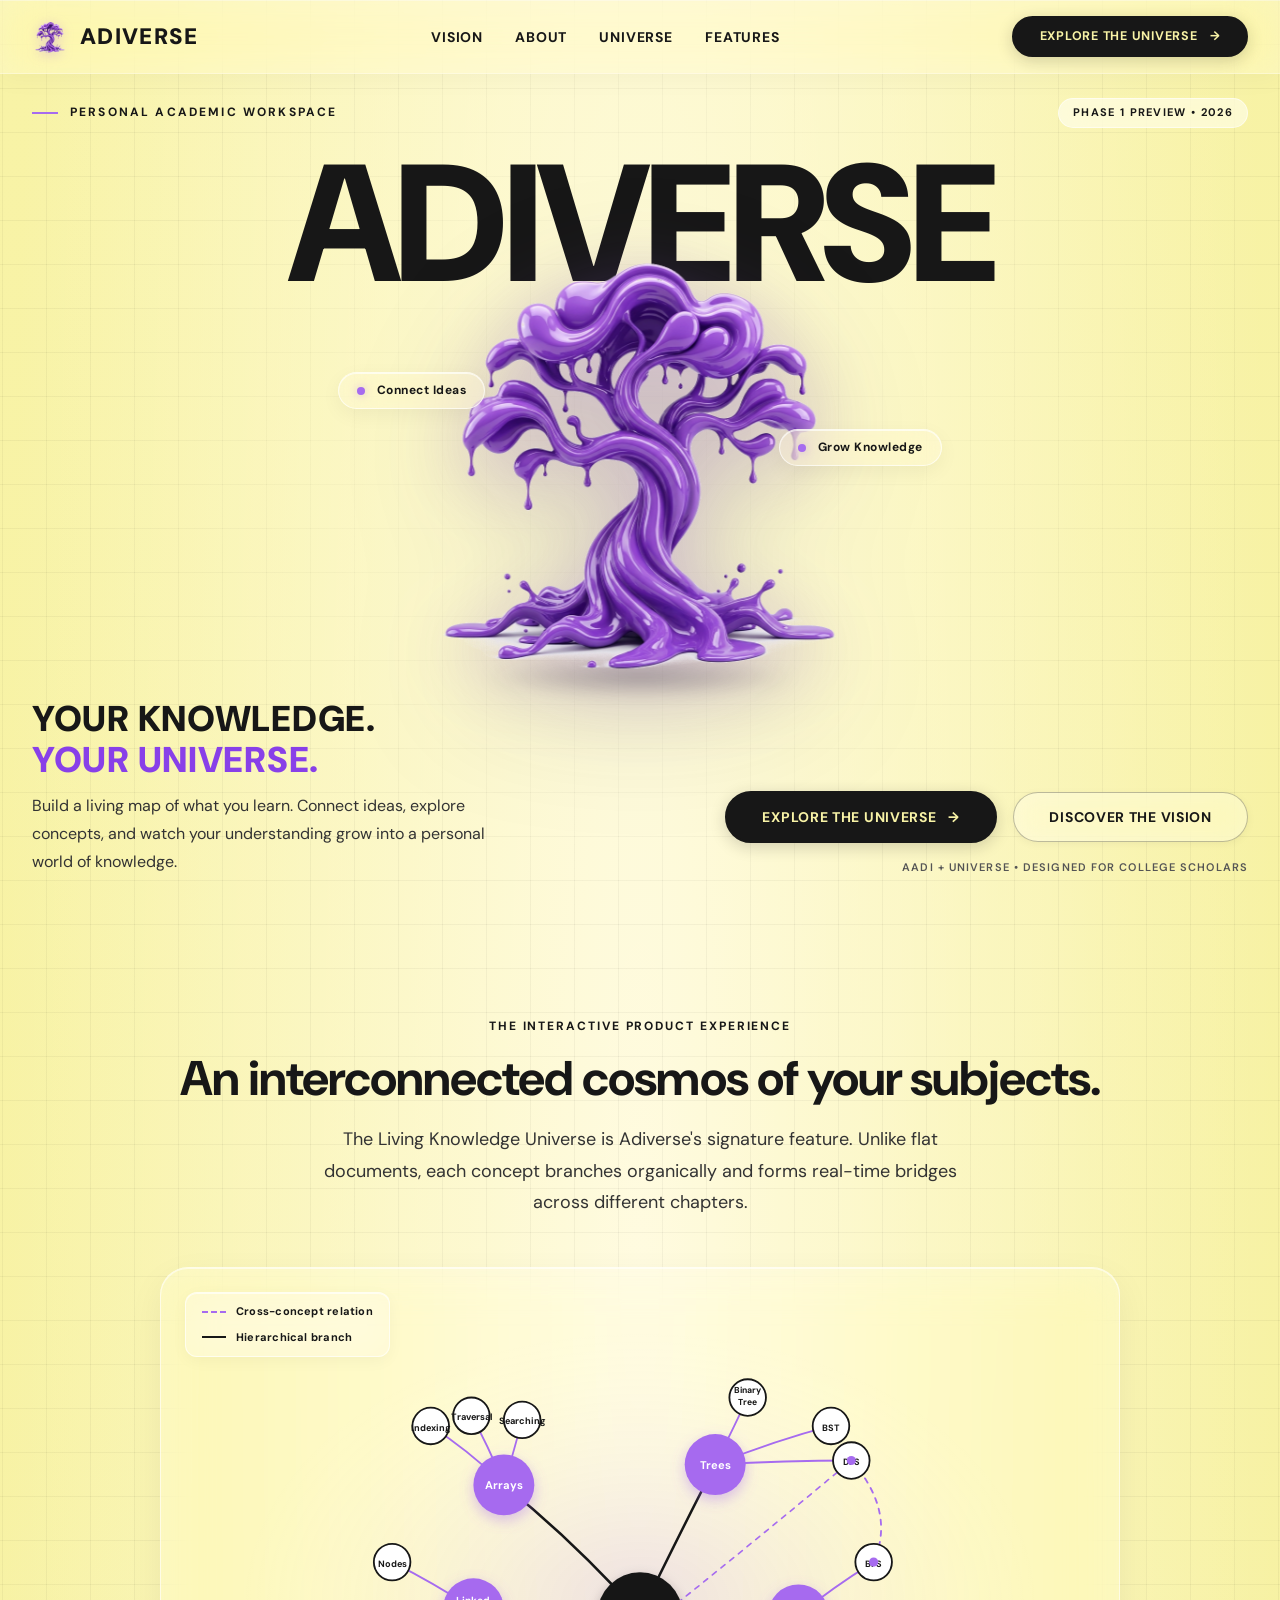
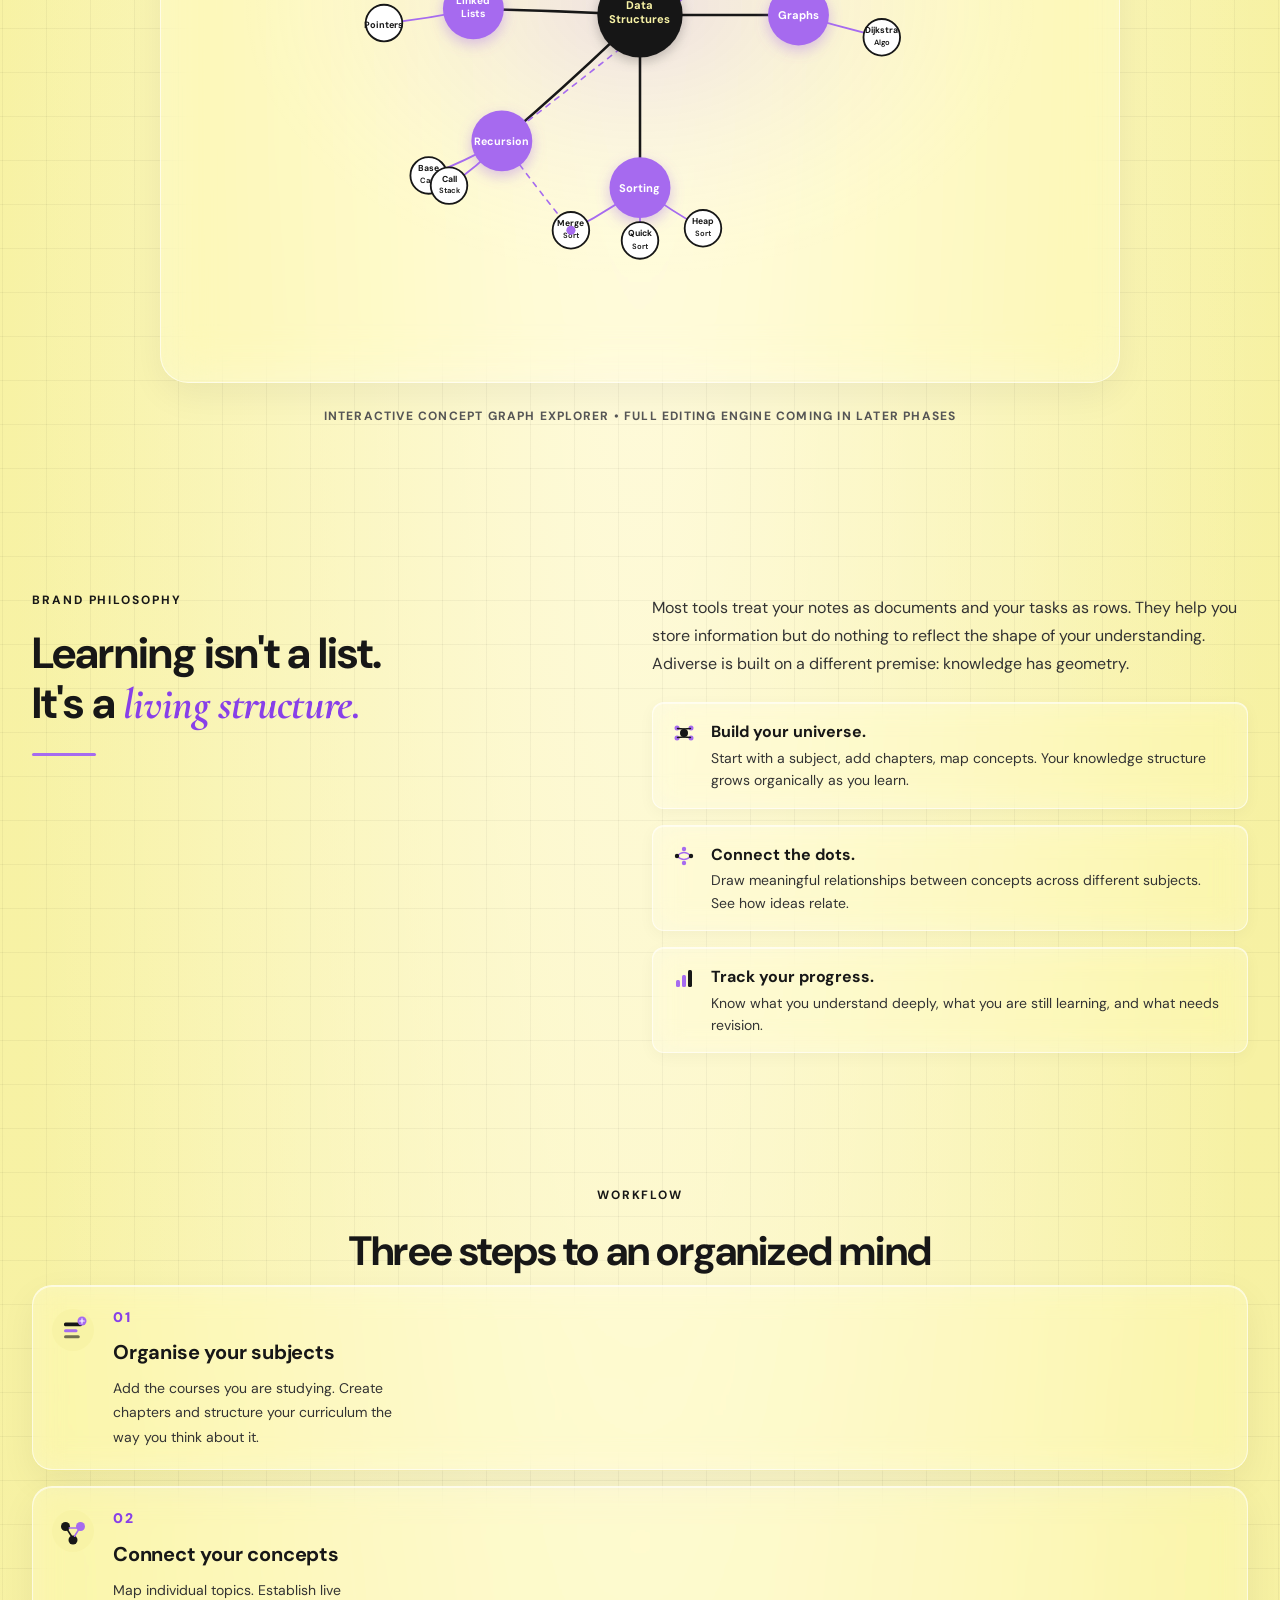
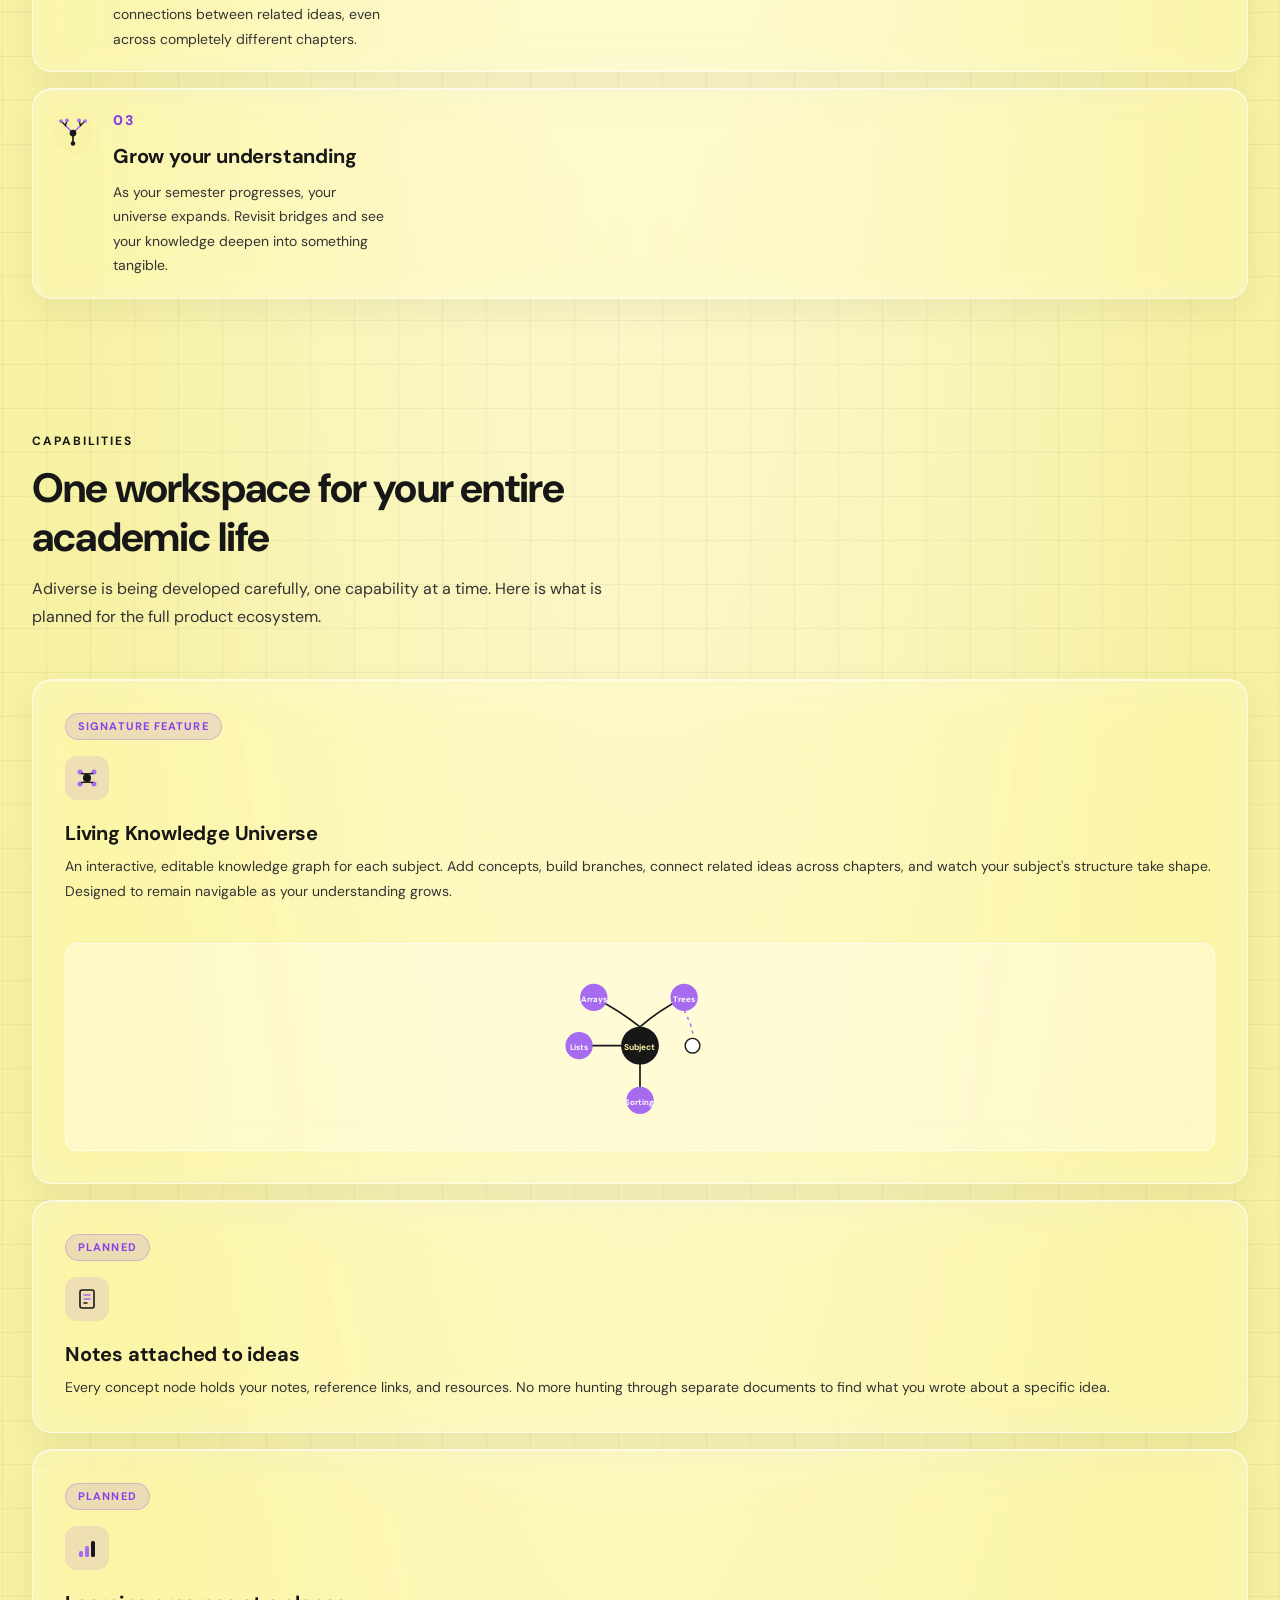
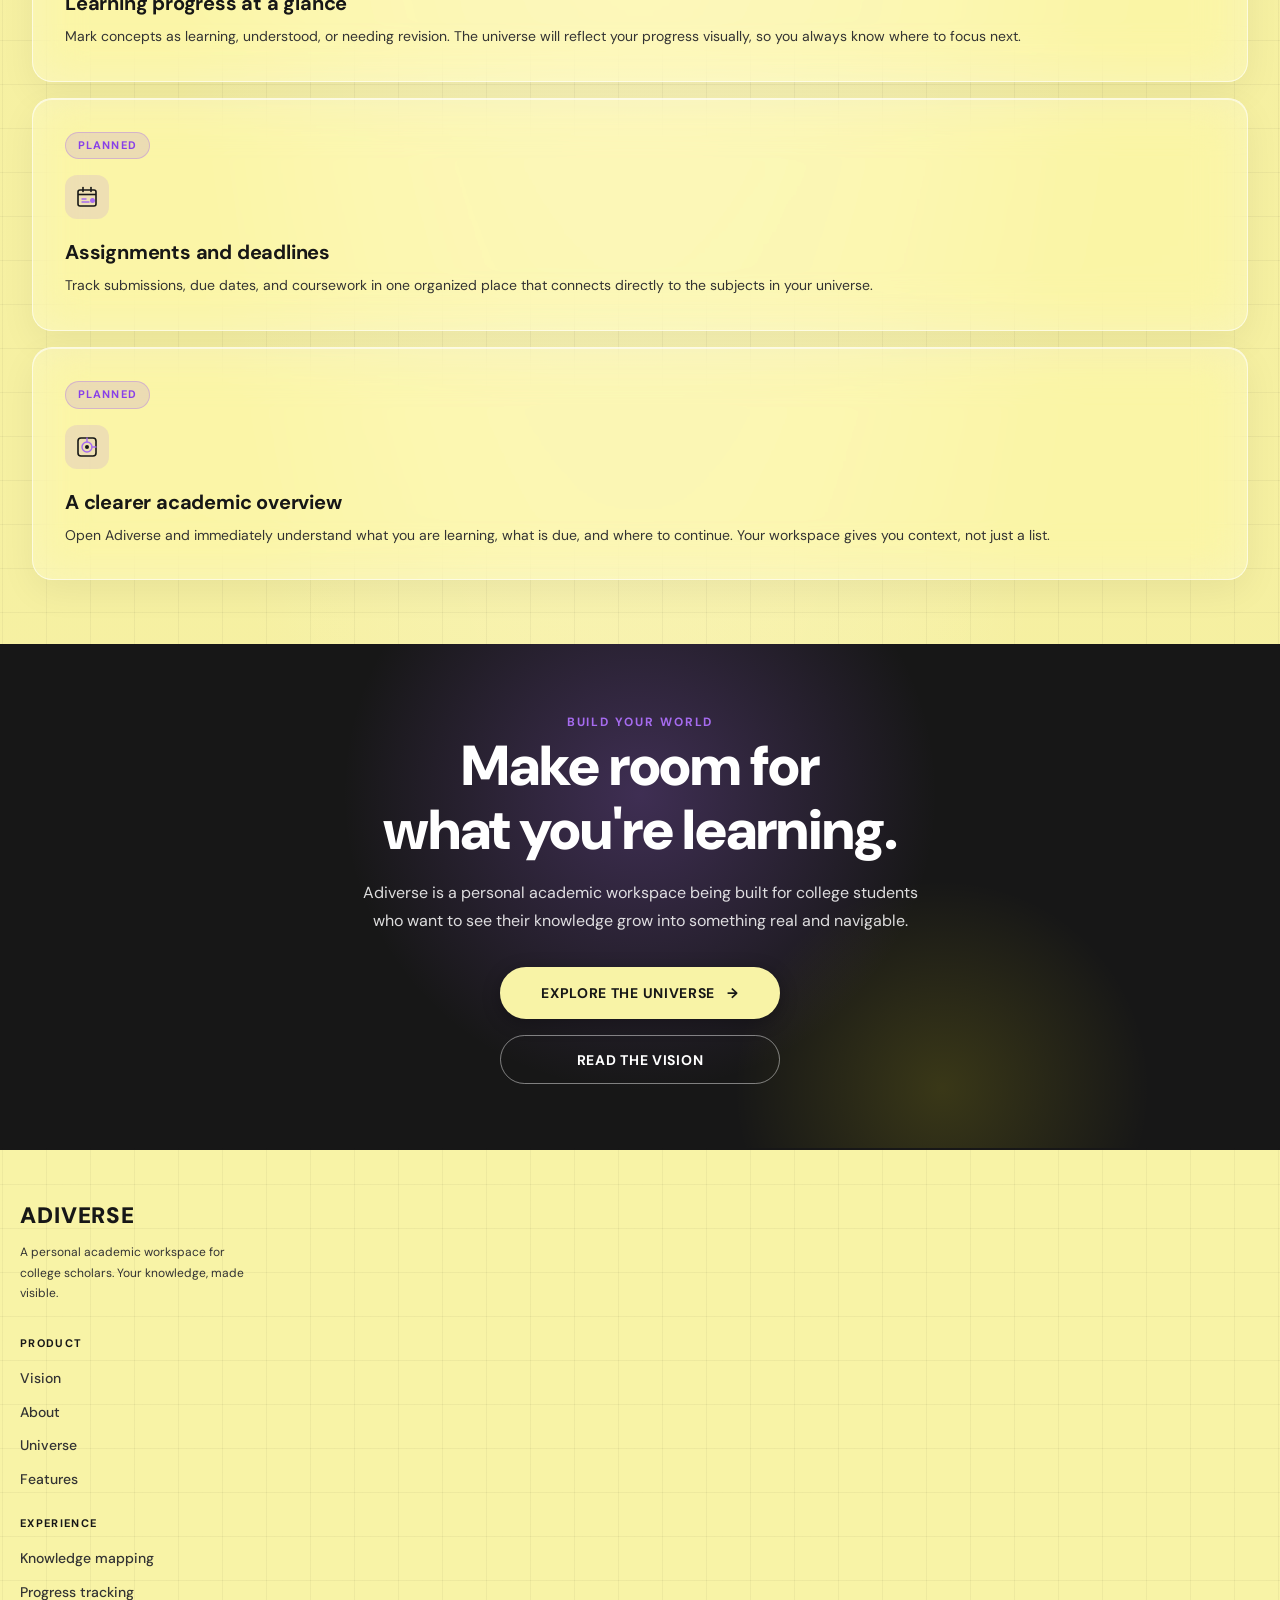
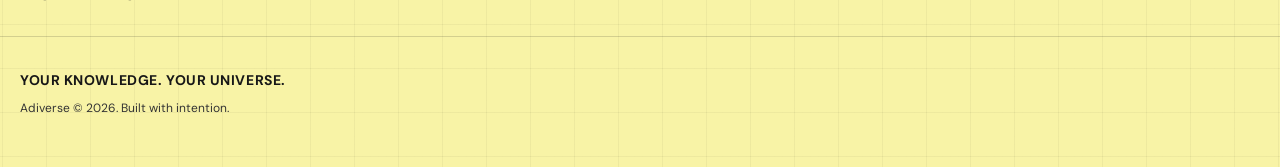
==== index.html @ 4ed102e9 "git add ." ====
<!DOCTYPE html>
<html lang="en">
<head>
  <meta charset="UTF-8" />
  <meta name="viewport" content="width=device-width, initial-scale=1.0" />
  <meta name="description" content="Adiverse is a personal academic workspace where college students organize subjects, connect concepts, and explore an evolving living knowledge universe." />
  <meta name="theme-color" content="#F8F3A6" />

  <title>Adiverse - Your knowledge. Your universe.</title>

  <!-- Official Adiverse Tree Favicon Suite -->
  <link rel="icon" type="image/x-icon" href="favicon.ico" />
  <link rel="icon" type="image/png" sizes="32x32" href="assets/favicon-32x32.png" />
  <link rel="icon" type="image/png" sizes="192x192" href="assets/favicon-192x192.png" />
  <link rel="apple-touch-icon" href="assets/favicon-192x192.png" />

  <!-- Google Fonts: DM Sans (Bold Modern Geometric Display) + Cormorant Garamond (Editorial Serif) -->
  <link rel="preconnect" href="https://fonts.googleapis.com" />
  <link rel="preconnect" href="https://fonts.gstatic.com" crossorigin />
  <link href="https://fonts.googleapis.com/css2?family=Cormorant+Garamond:ital,wght@0,400;0,600;1,400;1,600&family=DM+Sans:opsz,wght@9..40,400;9..40,500;9..40,700;9..40,900&display=swap" rel="stylesheet" />

  <!-- Stylesheets -->
  <link rel="stylesheet" href="css/tokens.css" />
  <link rel="stylesheet" href="css/base.css" />
  <link rel="stylesheet" href="css/landing.css" />
  <link rel="stylesheet" href="css/responsive.css" />
</head>
<body>

  <!-- Subtle Academic Technical Grid Pattern Canvas Overlay -->
  <div class="bg-grid" aria-hidden="true"></div>

  <!-- ======================================================
       PREMIUM NAVIGATION (Official Tree Brand Emblem)
       ====================================================== -->
  <header>
    <nav
      id="site-nav"
      class="nav"
      role="navigation"
      aria-label="Main navigation"
    >
      <div class="nav__inner">

        <!-- Official Brand Logo: Glossy Purple Tree Emblem + ADIVERSE Wordmark -->
        <a href="#" class="nav__brand" aria-label="Adiverse - Home">
          <img
            src="assets/tree-logo-nav.png"
            alt="Adiverse Tree Logo"
            class="nav__logo-img"
            width="36"
            height="36"
            loading="eager"
          />
          <span class="nav__wordmark">ADIVERSE</span>
        </a>

        <!-- Desktop Links -->
        <ul class="nav__links" role="list">
          <li><a href="#vision"           class="nav__link">Vision</a></li>
          <li><a href="#about"            class="nav__link">About</a></li>
          <li><a href="#universe-preview" class="nav__link">Universe</a></li>
          <li><a href="#features"         class="nav__link">Features</a></li>
        </ul>

        <!-- Desktop CTA: Custom Pill Button -->
        <div class="nav__cta">
          <a href="#universe-preview" class="btn btn--primary">
            <span>Explore the universe</span>
            <span class="btn__arrow" aria-hidden="true">&rarr;</span>
          </a>
        </div>

        <!-- Hamburger for Mobile -->
        <button
          id="nav-hamburger"
          class="nav__hamburger"
          aria-controls="nav-mobile"
          aria-expanded="false"
          aria-label="Open navigation menu"
        >
          <span></span>
          <span></span>
          <span></span>
        </button>

      </div>

      <!-- Mobile Navigation Drawer -->
      <nav
        id="nav-mobile"
        class="nav__mobile"
        aria-label="Mobile navigation"
      >
        <a href="#vision"           class="nav__mobile-link">Vision</a>
        <a href="#about"            class="nav__mobile-link">About</a>
        <a href="#universe-preview" class="nav__mobile-link">Universe</a>
        <a href="#features"         class="nav__mobile-link">Features</a>
        <a href="#universe-preview" class="btn btn--primary nav__mobile-cta">
          <span>Explore the universe</span>
          <span class="btn__arrow" aria-hidden="true">&rarr;</span>
        </a>
      </nav>

    </nav>
  </header>


  <main>

    <!-- ======================================================
         MAIN HERO: OVERSIZED ADIVERSE + 3D LIQUID PURPLE TREE LOGO
         - Yellow Studio Gradient (#FFF96B -> #FFF21A -> #F3D91A)
         - Enormous Near-Black ADIVERSE Wordmark
         - Exact Glossy Purple Liquid Tree Artwork (Centerpiece)
         - Refined Custom Pill Buttons
         ====================================================== -->
    <section class="hero" aria-label="Adiverse Brand Hero">
      <div class="hero__inner">

        <!-- Top Eyebrow & Live Studio Badge -->
        <div class="hero__meta reveal">
          <div class="hero__eyebrow">
            <span class="hero__eyebrow-line" aria-hidden="true"></span>
            <span>Personal Academic Workspace</span>
          </div>
          <span class="hero__badge">Phase 1 Preview &bull; 2026</span>
        </div>

        <!-- Wordmark & 3D Tree Sculpture Layered Stage -->
        <div class="hero__wordmark-stage reveal reveal--delay-1">

          <!-- Enormous Brand Wordmark dominating the canvas -->
          <h1 class="hero__big-title" aria-label="ADIVERSE">ADIVERSE</h1>

          <!--
            Exact 3D Glossy Liquid Purple Tree Brand Artwork (PRESERVED EXACTLY)
            STRICT REQUIREMENT: NO CARD, NO CONTAINER, NO RECTANGLE BEHIND IT.
            Floats directly over the yellow studio gradient canvas with transparent alpha channel.
          -->
          <div class="hero__sculpture-container" aria-hidden="true">
            <img
              src="assets/purple-tree-sculpture.png"
              alt="Adiverse 3D Liquid Purple Tree Brand Logo"
              class="hero__sculpture-img"
              width="580"
              height="480"
              loading="eager"
            />
            <!-- Soft Organic Contact Ground Shadow -->
            <div class="hero__sculpture-shadow"></div>

            <!-- Floating Frosted Glass Concept Annotations (Complementary Accents) -->
            <div class="hero__annotation hero__annotation--left">
              <span>Connect Ideas</span>
            </div>
            <div class="hero__annotation hero__annotation--right">
              <span>Grow Knowledge</span>
            </div>
          </div>

        </div>

        <!-- Lower Hero Grid: Tagline, Body Copy & Custom Pill CTAs -->
        <div class="hero__footer-grid reveal reveal--delay-2">

          <div class="hero__tagline-wrap">
            <p class="hero__tagline">
              YOUR KNOWLEDGE.<br />
              <span>YOUR UNIVERSE.</span>
            </p>
            <p class="hero__body">
              Build a living map of what you learn. Connect ideas, explore concepts,
              and watch your understanding grow into a personal world of knowledge.
            </p>
          </div>

          <div class="hero__cta-col">
            <div class="hero__cta-group">
              <a href="#universe-preview" class="btn btn--primary">
                <span>EXPLORE THE UNIVERSE</span>
                <span class="btn__arrow" aria-hidden="true">&rarr;</span>
              </a>
              <a href="#vision" class="btn btn--ghost">
                <span>DISCOVER THE VISION</span>
              </a>
            </div>
            <span class="hero__sub-label">Aadi + Universe &bull; Designed for College Scholars</span>
          </div>

        </div>

      </div>
    </section>


    <!-- ======================================================
         LIVING KNOWLEDGE UNIVERSE (Section C)
         THE CONCEPT GRAPH (Distinct from Hero Tree Logo!)
         ====================================================== -->
    <section
      id="universe-preview"
      class="universe-preview universe-section"
      aria-label="Knowledge Universe Explorer Demonstration"
    >
      <div class="container">

        <div class="universe-preview__header">
          <span class="eyebrow reveal">The Interactive Product Experience</span>
          <h2 class="universe-preview__title reveal reveal--delay-1">
            An interconnected cosmos of your subjects.
          </h2>
          <p class="universe-preview__subtitle reveal reveal--delay-2">
            The Living Knowledge Universe is Adiverse's signature feature. Unlike flat documents,
            each concept branches organically and forms real-time bridges across different chapters.
          </p>
        </div>

        <!-- Detailed Architectural Concept Graph Frame (Genuine Frosted Glass) -->
        <div
          class="universe-preview__canvas reveal"
          id="universe-canvas"
          role="img"
          aria-label="Structured radial knowledge diagram for Data Structures with 6 chapter branches: Arrays, Trees, Linked Lists, Graphs, Sorting, Recursion"
        >
          <!-- Translucent Frosted Glass Legend Overlay -->
          <div class="universe-legend" aria-label="Knowledge Graph Legend">
            <div class="universe-legend__item">
              <span class="universe-legend__indicator universe-legend__indicator--cross" aria-hidden="true"></span>
              <span>Cross-concept relation</span>
            </div>
            <div class="universe-legend__item">
              <span class="universe-legend__indicator universe-legend__indicator--branch" aria-hidden="true"></span>
              <span>Hierarchical branch</span>
            </div>
          </div>

          <svg
            viewBox="0 0 880 640"
            fill="none"
            xmlns="http://www.w3.org/2000/svg"
          >
            <defs>
              <radialGradient id="canvasPurpleGlow" cx="50%" cy="48%" r="48%">
                <stop offset="0%"   stop-color="#A66BEF" stop-opacity="0.20"/>
                <stop offset="100%" stop-color="#FFFFFF" stop-opacity="0"/>
              </radialGradient>
              <filter id="bigNodeShadow" x="-30%" y="-30%" width="160%" height="160%">
                <feDropShadow dx="0" dy="4" stdDeviation="6" flood-color="#171717" flood-opacity="0.22"/>
              </filter>
              <filter id="purpleShadow" x="-30%" y="-30%" width="160%" height="160%">
                <feDropShadow dx="0" dy="5" stdDeviation="7" flood-color="#A66BEF" flood-opacity="0.40"/>
              </filter>
            </defs>

            <!-- Atmospheric ambient backdrop -->
            <ellipse cx="440" cy="310" rx="410" ry="280" fill="url(#canvasPurpleGlow)"/>

            <!-- =================== EDGES =================== -->

            <!-- Root to six chapters -->
            <path class="graph-edge--animate" data-edge-from="root" data-edge-to="arrays"
              d="M440,310 Q376,238 306,182"
              stroke="#171717" stroke-width="2.5" stroke-linecap="round"/>

            <path class="graph-edge--animate" data-edge-from="root" data-edge-to="trees"
              d="M440,310 Q480,228 514,162"
              stroke="#171717" stroke-width="2.5" stroke-linecap="round"/>

            <path class="graph-edge--animate" data-edge-from="root" data-edge-to="linkedlists"
              d="M440,310 Q358,306 276,304"
              stroke="#171717" stroke-width="2.5" stroke-linecap="round"/>

            <path class="graph-edge--animate" data-edge-from="root" data-edge-to="graphs"
              d="M440,310 Q518,310 596,310"
              stroke="#171717" stroke-width="2.5" stroke-linecap="round"/>

            <path class="graph-edge--animate" data-edge-from="root" data-edge-to="sorting"
              d="M440,310 Q440,400 440,480"
              stroke="#171717" stroke-width="2.5" stroke-linecap="round"/>

            <path class="graph-edge--animate" data-edge-from="root" data-edge-to="recursion"
              d="M440,310 Q372,376 304,434"
              stroke="#171717" stroke-width="2.5" stroke-linecap="round"/>

            <!-- Arrays concepts -->
            <path class="graph-edge--animate" data-edge-from="arrays" data-edge-to="indexing"
              d="M306,182 Q274,150 234,124"
              stroke="#A66BEF" stroke-width="1.8" stroke-linecap="round"/>

            <path class="graph-edge--animate" data-edge-from="arrays" data-edge-to="traversal"
              d="M306,182 Q292,146 274,114"
              stroke="#A66BEF" stroke-width="1.8" stroke-linecap="round"/>

            <path class="graph-edge--animate" data-edge-from="arrays" data-edge-to="searching"
              d="M306,182 Q316,148 324,118"
              stroke="#A66BEF" stroke-width="1.8" stroke-linecap="round"/>

            <!-- Trees concepts -->
            <path class="graph-edge--animate" data-edge-from="trees" data-edge-to="binarytree"
              d="M514,162 Q532,126 546,96"
              stroke="#A66BEF" stroke-width="1.8" stroke-linecap="round"/>

            <path class="graph-edge--animate" data-edge-from="trees" data-edge-to="bst"
              d="M514,162 Q574,138 628,124"
              stroke="#A66BEF" stroke-width="1.8" stroke-linecap="round"/>

            <path class="graph-edge--animate" data-edge-from="trees" data-edge-to="dfs"
              d="M514,162 Q584,158 648,158"
              stroke="#A66BEF" stroke-width="1.8" stroke-linecap="round"/>

            <!-- Linked Lists concepts -->
            <path class="graph-edge--animate" data-edge-from="linkedlists" data-edge-to="nodes"
              d="M276,304 Q236,278 196,258"
              stroke="#A66BEF" stroke-width="1.8" stroke-linecap="round"/>

            <path class="graph-edge--animate" data-edge-from="linkedlists" data-edge-to="pointers"
              d="M276,304 Q232,314 188,318"
              stroke="#A66BEF" stroke-width="1.8" stroke-linecap="round"/>

            <!-- Graphs concepts -->
            <path class="graph-edge--animate" data-edge-from="graphs" data-edge-to="bfs"
              d="M596,310 Q634,280 670,258"
              stroke="#A66BEF" stroke-width="1.8" stroke-linecap="round"/>

            <path class="graph-edge--animate" data-edge-from="graphs" data-edge-to="dijkstra"
              d="M596,310 Q638,322 678,332"
              stroke="#A66BEF" stroke-width="1.8" stroke-linecap="round"/>

            <!-- Sorting concepts -->
            <path class="graph-edge--animate" data-edge-from="sorting" data-edge-to="mergesort"
              d="M440,480 Q408,504 372,522"
              stroke="#A66BEF" stroke-width="1.8" stroke-linecap="round"/>

            <path class="graph-edge--animate" data-edge-from="sorting" data-edge-to="quicksort"
              d="M440,480 Q440,508 440,532"
              stroke="#A66BEF" stroke-width="1.8" stroke-linecap="round"/>

            <path class="graph-edge--animate" data-edge-from="sorting" data-edge-to="heapsort"
              d="M440,480 Q472,504 502,520"
              stroke="#A66BEF" stroke-width="1.8" stroke-linecap="round"/>

            <!-- Recursion concepts -->
            <path class="graph-edge--animate" data-edge-from="recursion" data-edge-to="basecase"
              d="M304,434 Q268,454 232,468"
              stroke="#A66BEF" stroke-width="1.8" stroke-linecap="round"/>

            <path class="graph-edge--animate" data-edge-from="recursion" data-edge-to="callstack"
              d="M304,434 Q280,460 252,478"
              stroke="#A66BEF" stroke-width="1.8" stroke-linecap="round"/>

            <!-- Cross-concept bridge connections -->
            <path class="graph-edge--animate" data-edge-from="dfs" data-edge-to="bfs"
              d="M648,158 Q692,208 670,258"
              stroke="#A66BEF" stroke-width="1.8" stroke-linecap="round" stroke-dasharray="5 6"/>

            <path class="graph-edge--animate" data-edge-from="recursion" data-edge-to="dfs"
              d="M304,434 Q476,302 648,158"
              stroke="#A66BEF" stroke-width="1.6" stroke-linecap="round" stroke-dasharray="5 6"/>

            <path class="graph-edge--animate" data-edge-from="mergesort" data-edge-to="recursion"
              d="M372,522 Q338,480 304,434"
              stroke="#A66BEF" stroke-width="1.6" stroke-linecap="round" stroke-dasharray="5 6"/>

            <!-- =================== NODES =================== -->

            <!-- ROOT: Solid Near-Black with Yellow Font -->
            <g
              class="graph-node--animate"
              data-node-id="root"
              tabindex="0"
              role="img"
              aria-label="Root Node: Data Structures"
              style="cursor:pointer;"
            >
              <circle cx="440" cy="310" r="42" fill="#171717" filter="url(#bigNodeShadow)"/>
              <text x="440" y="304" text-anchor="middle" fill="#F8F3A6" font-family="'DM Sans',sans-serif" font-size="11" font-weight="700">Data</text>
              <text x="440" y="318" text-anchor="middle" fill="#F8F3A6" font-family="'DM Sans',sans-serif" font-size="11" font-weight="700">Structures</text>
            </g>

            <!-- CHAPTER NODES: Signature Purple #A66BEF -->
            <g class="graph-node--animate" data-node-id="arrays"
               tabindex="0" role="img" aria-label="Chapter: Arrays" style="cursor:pointer;">
              <circle cx="306" cy="182" r="30" fill="#A66BEF" filter="url(#purpleShadow)"/>
              <text x="306" y="186.5" text-anchor="middle" fill="#FFFFFF" font-family="'DM Sans',sans-serif" font-size="11" font-weight="700">Arrays</text>
            </g>

            <g class="graph-node--animate" data-node-id="trees"
               tabindex="0" role="img" aria-label="Chapter: Trees" style="cursor:pointer;">
              <circle cx="514" cy="162" r="30" fill="#A66BEF" filter="url(#purpleShadow)"/>
              <text x="514" y="166.5" text-anchor="middle" fill="#FFFFFF" font-family="'DM Sans',sans-serif" font-size="11" font-weight="700">Trees</text>
            </g>

            <g class="graph-node--animate" data-node-id="linkedlists"
               tabindex="0" role="img" aria-label="Chapter: Linked Lists" style="cursor:pointer;">
              <circle cx="276" cy="304" r="30" fill="#A66BEF" filter="url(#purpleShadow)"/>
              <text x="276" y="299" text-anchor="middle" fill="#FFFFFF" font-family="'DM Sans',sans-serif" font-size="10" font-weight="700">Linked</text>
              <text x="276" y="312" text-anchor="middle" fill="#FFFFFF" font-family="'DM Sans',sans-serif" font-size="10" font-weight="700">Lists</text>
            </g>

            <g class="graph-node--animate" data-node-id="graphs"
               tabindex="0" role="img" aria-label="Chapter: Graphs" style="cursor:pointer;">
              <circle cx="596" cy="310" r="30" fill="#A66BEF" filter="url(#purpleShadow)"/>
              <text x="596" y="314.5" text-anchor="middle" fill="#FFFFFF" font-family="'DM Sans',sans-serif" font-size="11" font-weight="700">Graphs</text>
            </g>

            <g class="graph-node--animate" data-node-id="sorting"
               tabindex="0" role="img" aria-label="Chapter: Sorting" style="cursor:pointer;">
              <circle cx="440" cy="480" r="30" fill="#A66BEF" filter="url(#purpleShadow)"/>
              <text x="440" y="484.5" text-anchor="middle" fill="#FFFFFF" font-family="'DM Sans',sans-serif" font-size="11" font-weight="700">Sorting</text>
            </g>

            <g class="graph-node--animate" data-node-id="recursion"
               tabindex="0" role="img" aria-label="Chapter: Recursion" style="cursor:pointer;">
              <circle cx="304" cy="434" r="30" fill="#A66BEF" filter="url(#purpleShadow)"/>
              <text x="304" y="438.5" text-anchor="middle" fill="#FFFFFF" font-family="'DM Sans',sans-serif" font-size="10.5" font-weight="700">Recursion</text>
            </g>

            <!-- CONCEPT NODES: White / Dark with Purple Interactive Sheen -->
            <g class="graph-node--animate" data-node-id="indexing" tabindex="0" role="img" aria-label="Concept: Indexing" style="cursor:pointer;">
              <circle cx="234" cy="124" r="18" fill="#FFFFFF" stroke="#171717" stroke-width="1.8"/>
              <text x="234" y="128.5" text-anchor="middle" fill="#171717" font-family="'DM Sans',sans-serif" font-size="9" font-weight="700">Indexing</text>
            </g>

            <g class="graph-node--animate" data-node-id="traversal" tabindex="0" role="img" aria-label="Concept: Traversal" style="cursor:pointer;">
              <circle cx="274" cy="114" r="18" fill="#FFFFFF" stroke="#171717" stroke-width="1.8"/>
              <text x="274" y="118.5" text-anchor="middle" fill="#171717" font-family="'DM Sans',sans-serif" font-size="9" font-weight="700">Traversal</text>
            </g>

            <g class="graph-node--animate" data-node-id="searching" tabindex="0" role="img" aria-label="Concept: Searching" style="cursor:pointer;">
              <circle cx="324" cy="118" r="18" fill="#FFFFFF" stroke="#171717" stroke-width="1.8"/>
              <text x="324" y="122.5" text-anchor="middle" fill="#171717" font-family="'DM Sans',sans-serif" font-size="9" font-weight="700">Searching</text>
            </g>

            <g class="graph-node--animate" data-node-id="binarytree" tabindex="0" role="img" aria-label="Concept: Binary Tree" style="cursor:pointer;">
              <circle cx="546" cy="96" r="18" fill="#FFFFFF" stroke="#171717" stroke-width="1.8"/>
              <text x="546" y="92" text-anchor="middle" fill="#171717" font-family="'DM Sans',sans-serif" font-size="8.5" font-weight="700">Binary</text>
              <text x="546" y="103" text-anchor="middle" fill="#171717" font-family="'DM Sans',sans-serif" font-size="8.5" font-weight="700">Tree</text>
            </g>

            <g class="graph-node--animate" data-node-id="bst" tabindex="0" role="img" aria-label="Concept: BST" style="cursor:pointer;">
              <circle cx="628" cy="124" r="18" fill="#FFFFFF" stroke="#171717" stroke-width="1.8"/>
              <text x="628" y="128.5" text-anchor="middle" fill="#171717" font-family="'DM Sans',sans-serif" font-size="9" font-weight="700">BST</text>
            </g>

            <g class="graph-node--animate" data-node-id="dfs" tabindex="0" role="img" aria-label="Concept: DFS" style="cursor:pointer;">
              <circle cx="648" cy="158" r="18" fill="#FFFFFF" stroke="#171717" stroke-width="1.8"/>
              <text x="648" y="162.5" text-anchor="middle" fill="#171717" font-family="'DM Sans',sans-serif" font-size="9" font-weight="700">DFS</text>
            </g>

            <g class="graph-node--animate" data-node-id="nodes" tabindex="0" role="img" aria-label="Concept: Nodes" style="cursor:pointer;">
              <circle cx="196" cy="258" r="18" fill="#FFFFFF" stroke="#171717" stroke-width="1.8"/>
              <text x="196" y="262.5" text-anchor="middle" fill="#171717" font-family="'DM Sans',sans-serif" font-size="9" font-weight="700">Nodes</text>
            </g>

            <g class="graph-node--animate" data-node-id="pointers" tabindex="0" role="img" aria-label="Concept: Pointers" style="cursor:pointer;">
              <circle cx="188" cy="318" r="18" fill="#FFFFFF" stroke="#171717" stroke-width="1.8"/>
              <text x="188" y="322.5" text-anchor="middle" fill="#171717" font-family="'DM Sans',sans-serif" font-size="9" font-weight="700">Pointers</text>
            </g>

            <g class="graph-node--animate" data-node-id="bfs" tabindex="0" role="img" aria-label="Concept: BFS" style="cursor:pointer;">
              <circle cx="670" cy="258" r="18" fill="#FFFFFF" stroke="#171717" stroke-width="1.8"/>
              <text x="670" y="262.5" text-anchor="middle" fill="#171717" font-family="'DM Sans',sans-serif" font-size="9" font-weight="700">BFS</text>
            </g>

            <g class="graph-node--animate" data-node-id="dijkstra" tabindex="0" role="img" aria-label="Concept: Dijkstra" style="cursor:pointer;">
              <circle cx="678" cy="332" r="18" fill="#FFFFFF" stroke="#171717" stroke-width="1.8"/>
              <text x="678" y="328" text-anchor="middle" fill="#171717" font-family="'DM Sans',sans-serif" font-size="8.5" font-weight="700">Dijkstra</text>
              <text x="678" y="340" text-anchor="middle" fill="#171717" font-family="'DM Sans',sans-serif" font-size="7.5" font-weight="600">Algo</text>
            </g>

            <g class="graph-node--animate" data-node-id="mergesort" tabindex="0" role="img" aria-label="Concept: Merge Sort" style="cursor:pointer;">
              <circle cx="372" cy="522" r="18" fill="#FFFFFF" stroke="#171717" stroke-width="1.8"/>
              <text x="372" y="518" text-anchor="middle" fill="#171717" font-family="'DM Sans',sans-serif" font-size="8.5" font-weight="700">Merge</text>
              <text x="372" y="530" text-anchor="middle" fill="#171717" font-family="'DM Sans',sans-serif" font-size="7.5" font-weight="600">Sort</text>
            </g>

            <g class="graph-node--animate" data-node-id="quicksort" tabindex="0" role="img" aria-label="Concept: Quick Sort" style="cursor:pointer;">
              <circle cx="440" cy="532" r="18" fill="#FFFFFF" stroke="#171717" stroke-width="1.8"/>
              <text x="440" y="528" text-anchor="middle" fill="#171717" font-family="'DM Sans',sans-serif" font-size="8.5" font-weight="700">Quick</text>
              <text x="440" y="540" text-anchor="middle" fill="#171717" font-family="'DM Sans',sans-serif" font-size="7.5" font-weight="600">Sort</text>
            </g>

            <g class="graph-node--animate" data-node-id="heapsort" tabindex="0" role="img" aria-label="Concept: Heap Sort" style="cursor:pointer;">
              <circle cx="502" cy="520" r="18" fill="#FFFFFF" stroke="#171717" stroke-width="1.8"/>
              <text x="502" y="516" text-anchor="middle" fill="#171717" font-family="'DM Sans',sans-serif" font-size="8.5" font-weight="700">Heap</text>
              <text x="502" y="528" text-anchor="middle" fill="#171717" font-family="'DM Sans',sans-serif" font-size="7.5" font-weight="600">Sort</text>
            </g>

            <g class="graph-node--animate" data-node-id="basecase" tabindex="0" role="img" aria-label="Concept: Base Case" style="cursor:pointer;">
              <circle cx="232" cy="468" r="18" fill="#FFFFFF" stroke="#171717" stroke-width="1.8"/>
              <text x="232" y="464" text-anchor="middle" fill="#171717" font-family="'DM Sans',sans-serif" font-size="8.5" font-weight="700">Base</text>
              <text x="232" y="475" text-anchor="middle" fill="#171717" font-family="'DM Sans',sans-serif" font-size="7.5" font-weight="600">Case</text>
            </g>

            <g class="graph-node--animate" data-node-id="callstack" tabindex="0" role="img" aria-label="Concept: Call Stack" style="cursor:pointer;">
              <circle cx="252" cy="478" r="18" fill="#FFFFFF" stroke="#171717" stroke-width="1.8"/>
              <text x="252" y="474" text-anchor="middle" fill="#171717" font-family="'DM Sans',sans-serif" font-size="8.5" font-weight="700">Call</text>
              <text x="252" y="485" text-anchor="middle" fill="#171717" font-family="'DM Sans',sans-serif" font-size="7.5" font-weight="600">Stack</text>
            </g>

            <!-- Purple Indicator Halos -->
            <circle cx="648" cy="158" r="4.5" fill="#A66BEF"/>
            <circle cx="670" cy="258" r="4.5" fill="#A66BEF"/>
            <circle cx="372" cy="522" r="4.5" fill="#A66BEF"/>

          </svg>
        </div>

        <p class="universe-preview__caption reveal">
          Interactive concept graph explorer &bull; Full editing engine coming in later phases
        </p>

      </div>
    </section>


    <!-- ======================================================
         VISION (Section D)
         ====================================================== -->
    <section id="vision" class="vision" aria-label="Product Vision">
      <div class="container">
        <div class="vision__grid">

          <div class="vision__left">
            <span class="eyebrow reveal">Brand Philosophy</span>
            <h2 class="vision__statement reveal reveal--delay-1">
              Learning isn't a list.<br />
              It's a <em>living structure.</em>
            </h2>
            <div class="vision__accent-line reveal reveal--delay-2" aria-hidden="true"></div>
          </div>

          <div class="vision__content">
            <p class="vision__body reveal">
              Most tools treat your notes as documents and your tasks as rows.
              They help you store information but do nothing to reflect the
              shape of your understanding. Adiverse is built on a different
              premise: knowledge has geometry.
            </p>

            <div class="vision__detail reveal reveal--delay-1">
              <svg class="vision__detail-icon" width="22" height="22" viewBox="0 0 22 22" fill="none" aria-hidden="true">
                <circle cx="11" cy="11" r="4" fill="#171717"/>
                <circle cx="4"  cy="6"  r="2.5" fill="#A66BEF"/>
                <circle cx="18" cy="6"  r="2.5" fill="#A66BEF"/>
                <circle cx="4"  cy="16" r="2.5" fill="#A66BEF"/>
                <circle cx="18" cy="16" r="2.5" fill="#A66BEF"/>
                <line x1="11" y1="7"  x2="4.5"  y2="6.5"  stroke="#171717" stroke-width="1.4" stroke-linecap="round"/>
                <line x1="11" y1="7"  x2="17.5" y2="6.5"  stroke="#171717" stroke-width="1.4" stroke-linecap="round"/>
                <line x1="11" y1="15" x2="4.5"  y2="15.5" stroke="#171717" stroke-width="1.4" stroke-linecap="round"/>
                <line x1="11" y1="15" x2="17.5" y2="15.5" stroke="#171717" stroke-width="1.4" stroke-linecap="round"/>
              </svg>
              <div class="vision__detail-text">
                <strong>Build your universe.</strong>
                Start with a subject, add chapters, map concepts. Your knowledge
                structure grows organically as you learn.
              </div>
            </div>

            <div class="vision__detail reveal reveal--delay-2">
              <svg class="vision__detail-icon" width="22" height="22" viewBox="0 0 22 22" fill="none" aria-hidden="true">
                <path d="M4,11 Q11,4 18,11 Q11,18 4,11Z" stroke="#A66BEF" stroke-width="1.6" fill="none" stroke-linecap="round"/>
                <circle cx="4"  cy="11" r="2.2" fill="#171717"/>
                <circle cx="18" cy="11" r="2.2" fill="#171717"/>
                <circle cx="11" cy="4"  r="2.2" fill="#A66BEF"/>
                <circle cx="11" cy="18" r="2.2" fill="#A66BEF"/>
              </svg>
              <div class="vision__detail-text">
                <strong>Connect the dots.</strong>
                Draw meaningful relationships between concepts across different
                subjects. See how ideas relate.
              </div>
            </div>

            <div class="vision__detail reveal reveal--delay-3">
              <svg class="vision__detail-icon" width="22" height="22" viewBox="0 0 22 22" fill="none" aria-hidden="true">
                <rect x="3" y="13" width="4" height="7" rx="1.5" fill="#A66BEF"/>
                <rect x="9" y="8"  width="4" height="12" rx="1.5" fill="#A66BEF"/>
                <rect x="15" y="3" width="4" height="17" rx="1.5" fill="#171717"/>
              </svg>
              <div class="vision__detail-text">
                <strong>Track your progress.</strong>
                Know what you understand deeply, what you are still learning,
                and what needs revision.
              </div>
            </div>

          </div>
        </div>
      </div>
    </section>


    <!-- ======================================================
         ABOUT / HOW IT WORKS (Section E)
         ====================================================== -->
    <section id="about" class="how-it-works" aria-label="About and How It Works">
      <div class="container">

        <div class="how-it-works__header">
          <span class="eyebrow reveal">Workflow</span>
          <h2 class="how-it-works__title reveal reveal--delay-1">
            Three steps to an organized mind
          </h2>
        </div>

        <ol class="steps" role="list">

          <li class="step reveal">
            <div class="step__icon" aria-hidden="true">
              <svg viewBox="0 0 64 64" fill="none" xmlns="http://www.w3.org/2000/svg">
                <circle cx="32" cy="32" r="28" fill="#F8F3A6"/>
                <rect x="20" y="22" width="24" height="5" rx="2" fill="#171717"/>
                <rect x="20" y="31" width="18" height="4" rx="2" fill="#A66BEF"/>
                <rect x="20" y="39" width="21" height="4" rx="2" fill="#171717" opacity="0.6"/>
                <circle cx="44" cy="20" r="6" fill="#A66BEF"/>
                <line x1="44" y1="17" x2="44" y2="23" stroke="#FFFFFF" stroke-width="1.5" stroke-linecap="round"/>
                <line x1="41" y1="20" x2="47" y2="20" stroke="#FFFFFF" stroke-width="1.5" stroke-linecap="round"/>
              </svg>
            </div>
            <div class="step__text">
              <p class="step__number">01</p>
              <h3 class="step__title">Organise your subjects</h3>
              <p class="step__body">
                Add the courses you are studying. Create chapters and structure your
                curriculum the way you think about it.
              </p>
            </div>
          </li>

          <li class="step reveal reveal--delay-1">
            <div class="step__icon" aria-hidden="true">
              <svg viewBox="0 0 64 64" fill="none" xmlns="http://www.w3.org/2000/svg">
                <circle cx="32" cy="32" r="28" fill="#F8F3A6"/>
                <circle cx="22" cy="26" r="6" fill="#171717"/>
                <circle cx="42" cy="26" r="6" fill="#A66BEF"/>
                <circle cx="32" cy="44" r="6" fill="#171717"/>
                <line x1="27" y1="28" x2="37" y2="28" stroke="#A66BEF" stroke-width="2" stroke-linecap="round"/>
                <line x1="25" y1="31" x2="30" y2="39" stroke="#171717" stroke-width="2" stroke-linecap="round"/>
                <line x1="39" y1="31" x2="34" y2="39" stroke="#A66BEF" stroke-width="2" stroke-linecap="round"/>
              </svg>
            </div>
            <div class="step__text">
              <p class="step__number">02</p>
              <h3 class="step__title">Connect your concepts</h3>
              <p class="step__body">
                Map individual topics. Establish live connections between related
                ideas, even across completely different chapters.
              </p>
            </div>
          </li>

          <li class="step reveal reveal--delay-2">
            <div class="step__icon" aria-hidden="true">
              <svg viewBox="0 0 64 64" fill="none" xmlns="http://www.w3.org/2000/svg">
                <circle cx="32" cy="32" r="28" fill="#F8F3A6"/>
                <line x1="32" y1="46" x2="32" y2="32" stroke="#171717" stroke-width="2.2" stroke-linecap="round"/>
                <line x1="32" y1="32" x2="22" y2="22" stroke="#A66BEF" stroke-width="2.2" stroke-linecap="round"/>
                <line x1="32" y1="32" x2="42" y2="22" stroke="#A66BEF" stroke-width="2.2" stroke-linecap="round"/>
                <line x1="22" y1="22" x2="16" y2="16" stroke="#171717" stroke-width="1.8" stroke-linecap="round"/>
                <line x1="22" y1="22" x2="24" y2="15" stroke="#171717" stroke-width="1.8" stroke-linecap="round"/>
                <line x1="42" y1="22" x2="40" y2="15" stroke="#171717" stroke-width="1.8" stroke-linecap="round"/>
                <line x1="42" y1="22" x2="48" y2="16" stroke="#171717" stroke-width="1.8" stroke-linecap="round"/>
                <circle cx="32" cy="46" r="3" fill="#171717"/>
                <circle cx="16" cy="16" r="2.5" fill="#A66BEF"/>
                <circle cx="24" cy="15" r="2.5" fill="#A66BEF"/>
                <circle cx="40" cy="15" r="2.5" fill="#A66BEF"/>
                <circle cx="48" cy="16" r="2.5" fill="#A66BEF"/>
                <circle cx="32" cy="32" r="4.5" fill="#171717"/>
              </svg>
            </div>
            <div class="step__text">
              <p class="step__number">03</p>
              <h3 class="step__title">Grow your understanding</h3>
              <p class="step__body">
                As your semester progresses, your universe expands. Revisit
                bridges and see your knowledge deepen into something tangible.
              </p>
            </div>
          </li>

        </ol>

      </div>
    </section>


    <!-- ======================================================
         FEATURES (Section F)
         ====================================================== -->
    <section id="features" class="features" aria-label="Capabilities">
      <div class="container">

        <header class="features__header">
          <span class="eyebrow reveal">Capabilities</span>
          <h2 class="features__title reveal reveal--delay-1">
            One workspace for your entire academic life
          </h2>
          <p class="features__subtitle reveal reveal--delay-2">
            Adiverse is being developed carefully, one capability at a time.
            Here is what is planned for the full product ecosystem.
          </p>
        </header>

        <div class="features__grid">

          <!-- Wide Card: Living Knowledge Universe -->
          <article class="feature-card feature-card--wide reveal">
            <div class="feature-card__text">
              <span class="feature-card__tag">Signature Feature</span>
              <div class="feature-card__icon-wrap" aria-hidden="true">
                <svg width="24" height="24" viewBox="0 0 24 24" fill="none">
                  <circle cx="12" cy="12" r="4" fill="#171717"/>
                  <circle cx="5"  cy="6"  r="2.5" fill="#A66BEF"/>
                  <circle cx="19" cy="6"  r="2.5" fill="#A66BEF"/>
                  <circle cx="5"  cy="18" r="2.5" fill="#A66BEF"/>
                  <circle cx="19" cy="18" r="2.5" fill="#A66BEF"/>
                  <line x1="12" y1="8"  x2="6.5"  y2="7.5"  stroke="#171717" stroke-width="1.3" stroke-linecap="round"/>
                  <line x1="12" y1="8"  x2="17.5" y2="7.5"  stroke="#171717" stroke-width="1.3" stroke-linecap="round"/>
                  <line x1="12" y1="16" x2="6.5"  y2="16.5" stroke="#171717" stroke-width="1.3" stroke-linecap="round"/>
                  <line x1="12" y1="16" x2="17.5" y2="16.5" stroke="#171717" stroke-width="1.3" stroke-linecap="round"/>
                </svg>
              </div>
              <h3 class="feature-card__title">Living Knowledge Universe</h3>
              <p class="feature-card__body">
                An interactive, editable knowledge graph for each subject.
                Add concepts, build branches, connect related ideas across
                chapters, and watch your subject's structure take shape.
                Designed to remain navigable as your understanding grows.
              </p>
            </div>
            <div class="feature-card__visual" aria-hidden="true">
              <svg viewBox="0 0 200 150" fill="none" xmlns="http://www.w3.org/2000/svg" style="width:100%;max-width:210px;">
                <circle cx="100" cy="74" r="18" fill="#171717"/>
                <text x="100" y="78" text-anchor="middle" fill="#F8F3A6" font-family="'DM Sans',sans-serif" font-size="8" font-weight="700">Subject</text>
                <path d="M100,56 Q80,40 56,28" stroke="#171717" stroke-width="1.6" stroke-linecap="round"/>
                <path d="M100,56 Q118,40 142,28" stroke="#171717" stroke-width="1.6" stroke-linecap="round"/>
                <path d="M82,74 Q62,74 42,74" stroke="#171717" stroke-width="1.6" stroke-linecap="round"/>
                <path d="M100,92 Q100,112 100,126" stroke="#171717" stroke-width="1.6" stroke-linecap="round"/>
                <circle cx="56"  cy="28"  r="13" fill="#A66BEF"/>
                <text x="56" y="32" text-anchor="middle" fill="#FFFFFF" font-family="'DM Sans',sans-serif" font-size="7.5" font-weight="700">Arrays</text>
                <circle cx="142" cy="28"  r="13" fill="#A66BEF"/>
                <text x="142" y="32" text-anchor="middle" fill="#FFFFFF" font-family="'DM Sans',sans-serif" font-size="7.5" font-weight="700">Trees</text>
                <circle cx="42"  cy="74"  r="13" fill="#A66BEF"/>
                <text x="42" y="78" text-anchor="middle" fill="#FFFFFF" font-family="'DM Sans',sans-serif" font-size="7.5" font-weight="700">Lists</text>
                <circle cx="100" cy="126" r="13" fill="#A66BEF"/>
                <text x="100" y="130" text-anchor="middle" fill="#FFFFFF" font-family="'DM Sans',sans-serif" font-size="7.5" font-weight="700">Sorting</text>
                <path d="M142,40 Q154,64 150,74" stroke="#A66BEF" stroke-width="1.4" stroke-dasharray="3 4"/>
                <circle cx="150" cy="74" r="7" fill="#FFFFFF" stroke="#171717" stroke-width="1.3"/>
              </svg>
            </div>
          </article>

          <!-- Notes & Resources -->
          <article class="feature-card reveal">
            <span class="feature-card__tag">Planned</span>
            <div class="feature-card__icon-wrap" aria-hidden="true">
              <svg width="22" height="22" viewBox="0 0 22 22" fill="none">
                <rect x="4" y="2" width="14" height="18" rx="2" stroke="#171717" stroke-width="1.6"/>
                <line x1="8"  y1="7"  x2="14" y2="7"  stroke="#A66BEF" stroke-width="1.5" stroke-linecap="round"/>
                <line x1="8"  y1="11" x2="14" y2="11" stroke="#A66BEF" stroke-width="1.5" stroke-linecap="round"/>
                <line x1="8"  y1="15" x2="11" y2="15" stroke="#171717" stroke-width="1.5" stroke-linecap="round"/>
              </svg>
            </div>
            <h3 class="feature-card__title">Notes attached to ideas</h3>
            <p class="feature-card__body">
              Every concept node holds your notes, reference links, and
              resources. No more hunting through separate documents to find
              what you wrote about a specific idea.
            </p>
          </article>

          <!-- Revision & Progress -->
          <article class="feature-card reveal reveal--delay-1">
            <span class="feature-card__tag">Planned</span>
            <div class="feature-card__icon-wrap" aria-hidden="true">
              <svg width="22" height="22" viewBox="0 0 22 22" fill="none">
                <rect x="3"  y="14" width="4" height="6" rx="1.5" fill="#A66BEF"/>
                <rect x="9"  y="9"  width="4" height="11" rx="1.5" fill="#A66BEF"/>
                <rect x="15" y="4"  width="4" height="16" rx="1.5" fill="#171717"/>
              </svg>
            </div>
            <h3 class="feature-card__title">Learning progress at a glance</h3>
            <p class="feature-card__body">
              Mark concepts as learning, understood, or needing revision. The
              universe will reflect your progress visually, so you always know
              where to focus next.
            </p>
          </article>

          <!-- Assignments -->
          <article class="feature-card reveal reveal--delay-1">
            <span class="feature-card__tag">Planned</span>
            <div class="feature-card__icon-wrap" aria-hidden="true">
              <svg width="22" height="22" viewBox="0 0 22 22" fill="none">
                <rect x="2" y="4" width="18" height="16" rx="2" stroke="#171717" stroke-width="1.6"/>
                <line x1="2" y1="8.5" x2="20" y2="8.5" stroke="#171717" stroke-width="1.6"/>
                <line x1="7"  y1="1.5" x2="7"  y2="5.5" stroke="#171717" stroke-width="1.6" stroke-linecap="round"/>
                <line x1="15" y1="1.5" x2="15" y2="5.5" stroke="#171717" stroke-width="1.6" stroke-linecap="round"/>
                <line x1="6"  y1="13" x2="10" y2="13" stroke="#A66BEF" stroke-width="1.4" stroke-linecap="round"/>
                <line x1="6"  y1="16" x2="13" y2="16" stroke="#A66BEF" stroke-width="1.4" stroke-linecap="round"/>
                <circle cx="16.5" cy="14.5" r="2.5" fill="#A66BEF"/>
              </svg>
            </div>
            <h3 class="feature-card__title">Assignments and deadlines</h3>
            <p class="feature-card__body">
              Track submissions, due dates, and coursework in one organized
              place that connects directly to the subjects in your universe.
            </p>
          </article>

          <!-- Academic overview -->
          <article class="feature-card reveal reveal--delay-2">
            <span class="feature-card__tag">Planned</span>
            <div class="feature-card__icon-wrap" aria-hidden="true">
              <svg width="22" height="22" viewBox="0 0 22 22" fill="none">
                <rect x="2" y="2" width="18" height="18" rx="3" stroke="#171717" stroke-width="1.6"/>
                <circle cx="11" cy="11" r="5" stroke="#A66BEF" stroke-width="1.4"/>
                <circle cx="11" cy="11" r="2" fill="#171717"/>
                <line x1="11" y1="6"  x2="11" y2="2"  stroke="#A66BEF" stroke-width="1.4" stroke-linecap="round"/>
                <line x1="16" y1="11" x2="20" y2="11" stroke="#A66BEF" stroke-width="1.4" stroke-linecap="round"/>
              </svg>
            </div>
            <h3 class="feature-card__title">A clearer academic overview</h3>
            <p class="feature-card__body">
              Open Adiverse and immediately understand what you are learning,
              what is due, and where to continue. Your workspace gives you
              context, not just a list.
            </p>
          </article>

        </div>

      </div>
    </section>


    <!-- ======================================================
         CLOSING CTA (Section G)
         ====================================================== -->
    <section class="closing-cta" aria-label="Get Started">
      <div class="closing-cta__inner">

        <span class="eyebrow closing-cta__eyebrow reveal">Build Your World</span>

        <h2 class="closing-cta__title reveal reveal--delay-1">
          Make room for<br />what you're learning.
        </h2>

        <p class="closing-cta__body reveal reveal--delay-2">
          Adiverse is a personal academic workspace being built for college students
          who want to see their knowledge grow into something real and navigable.
        </p>

        <div class="closing-cta__actions reveal reveal--delay-3">
          <a href="#universe-preview" class="btn btn--light">
            <span>EXPLORE THE UNIVERSE</span>
            <span class="btn__arrow" aria-hidden="true">&rarr;</span>
          </a>
          <a href="#vision" class="btn btn--outline-light">
            <span>READ THE VISION</span>
          </a>
        </div>

      </div>
    </section>

  </main>


  <!-- ======================================================
         FOOTER (Section H)
         ====================================================== -->
  <footer class="footer" role="contentinfo">

    <div class="footer__inner">

      <div class="footer__brand">
        <p class="footer__wordmark">ADIVERSE</p>
        <p class="footer__description">
          A personal academic workspace for college scholars. Your knowledge, made visible.
        </p>
      </div>

      <nav class="footer__nav" aria-label="Footer navigation">
        <div class="footer__nav-group">
          <p class="footer__nav-label">Product</p>
          <ul class="footer__nav-links" role="list">
            <li><a href="#vision"           class="footer__nav-link">Vision</a></li>
            <li><a href="#about"            class="footer__nav-link">About</a></li>
            <li><a href="#universe-preview" class="footer__nav-link">Universe</a></li>
            <li><a href="#features"         class="footer__nav-link">Features</a></li>
          </ul>
        </div>
        <div class="footer__nav-group">
          <p class="footer__nav-label">Experience</p>
          <ul class="footer__nav-links" role="list">
            <li><a href="#universe-preview" class="footer__nav-link">Knowledge mapping</a></li>
            <li><a href="#features"         class="footer__nav-link">Progress tracking</a></li>
          </ul>
        </div>
      </nav>

    </div>

    <div class="footer__bottom">
      <p class="footer__tagline">YOUR KNOWLEDGE. YOUR UNIVERSE.</p>
      <p class="footer__legal">Adiverse &copy; 2026. Built with intention.</p>
    </div>

  </footer>

  <script src="js/landing.js"></script>

</body>
</html>
---- css/tokens.css ----
/* ============================================================
   ADIVERSE  -  DESIGN TOKENS
   Refined Brand Identity & Studio Lighting:
   - Studio Yellow Gradient (#FFF96B center -> #FFF21A main -> #F3D91A warm perimeter)
   - Heavy Bold Typography (#171717)
   - Glossy Liquid Purple Tree Accent (#A66BEF)
   - Custom Pill Button Architecture
   - Translucent Frosted Glass with Delicate Borders
   ============================================================ */

:root {

  /* --- Official Adiverse Brand Colors: Soft Pastel Yellow Foundation --- */
  --color-pastel-yellow: #F8F3A6;  /* Main pastel yellow */
  --color-light-yellow:  #FFFBE0;  /* Soft light illuminated yellow */
  --color-warm-yellow:   #F5EFA0;  /* Warm golden pastel tone */
  --color-bg-primary:    var(--color-pastel-yellow);
  --color-bg-secondary:  var(--color-light-yellow);
  --color-bg-warm:       var(--color-warm-yellow);
  --color-bg:            var(--color-pastel-yellow);
  --color-bg-light:      var(--color-light-yellow);
  --color-bg-deep:       var(--color-warm-yellow);
  --color-bg-alt:        transparent; /* Seamless section transitions */
  
  /* Seamless Page-Level Pastel Yellow Gradient System */
  --page-bg-gradient:
    radial-gradient(
      ellipse at 50% 20%,
      var(--color-light-yellow) 0%,
      transparent 70%
    ),
    linear-gradient(
      135deg,
      var(--color-pastel-yellow) 0%,
      var(--color-warm-yellow) 100%
    );

  --hero-bg-gradient: var(--page-bg-gradient);
  --section-bg-gradient: transparent;

  /* --- Subtle Academic Technical Grid Pattern --- */
  --grid-line-color: rgba(23, 23, 23, 0.045);
  --grid-size: 44px;
  --grid-pattern:
    linear-gradient(var(--grid-line-color) 1px, transparent 1px),
    linear-gradient(90deg, var(--grid-line-color) 1px, transparent 1px);

  /* --- Typography & Text --- */
  --color-text:          #171717;  /* High contrast near-black */
  --color-text-muted:    #333333;  /* Crisp readable dark neutral */
  --color-text-subtle:   #555555;  /* Subtle metadata */
  --color-dark:          #171717;  /* Solid near-black buttons & root nodes */
  --color-dark-hover:    #000000;
  --color-white:         #FFFFFF;

  /* --- Signature Liquid Purple (#A66BEF) --- */
  --color-purple:        #A66BEF;  /* Exact signature purple */
  --color-purple-deep:   #8840E8;  /* Deep liquid tone */
  --color-purple-light:  #C498F7;  /* Specular sheen */
  --color-purple-tint:   rgba(166, 107, 239, 0.16);
  --color-purple-glow:   rgba(166, 107, 239, 0.45);
  --color-accent:        var(--color-purple);
  --color-accent-hover:  var(--color-purple-deep);

  /* --- Borders & Dividers --- */
  --color-border:        rgba(23, 23, 23, 0.16);
  --color-border-subtle: rgba(23, 23, 23, 0.08);
  --color-border-dark:   #171717;

  /* --- Typography Families --- */
  --font-display: 'DM Sans', 'Inter', system-ui, -apple-system, sans-serif;
  --font-serif:   'Cormorant Garamond', 'Georgia', serif;
  --font-sans:    'DM Sans', 'Inter', system-ui, sans-serif;

  /* Type Scale */
  --text-xs:    0.75rem;    /* 12px */
  --text-sm:    0.875rem;   /* 14px */
  --text-base:  1rem;       /* 16px */
  --text-md:    1.125rem;   /* 18px */
  --text-lg:    1.25rem;    /* 20px */
  --text-xl:    1.5rem;     /* 24px */
  --text-2xl:   2.25rem;    /* 36px */
  --text-3xl:   3.25rem;    /* 52px */
  --text-4xl:   4.5rem;     /* 72px */
  --text-5xl:   6.5rem;     /* 104px */
  --text-hero:  clamp(4rem, 13vw, 12rem); /* Massive hero wordmark */

  --leading-tight:   1.04;
  --leading-snug:    1.2;
  --leading-normal:  1.6;
  --leading-relaxed: 1.75;

  --weight-regular:  400;
  --weight-medium:   500;
  --weight-semibold: 600;
  --weight-bold:     700;
  --weight-black:    900;

  /* --- Spacing Scale --- */
  --space-1:   0.25rem;   /*  4px */
  --space-2:   0.5rem;    /*  8px */
  --space-3:   0.75rem;   /* 12px */
  --space-4:   1rem;      /* 16px */
  --space-5:   1.25rem;   /* 20px */
  --space-6:   1.5rem;    /* 24px */
  --space-8:   2rem;      /* 32px */
  --space-10:  2.5rem;    /* 40px */
  --space-12:  3rem;      /* 48px */
  --space-16:  4rem;      /* 64px */
  --space-20:  5rem;      /* 80px */
  --space-24:  6rem;      /* 96px */
  --space-32:  8rem;      /* 128px */

  /* --- Refined Corner Radii --- */
  --radius-sm:   6px;
  --radius-md:   12px;
  --radius-lg:   20px;
  --radius-xl:   28px;
  --radius-pill: 9999px;   /* Custom Pill Buttons & Badges */
  --radius-full: 9999px;

  /* --- Shadows & Glows --- */
  --shadow-xs:     0 1px 3px rgba(23, 23, 23, 0.08);
  --shadow-sm:     0 3px 10px rgba(23, 23, 23, 0.10);
  --shadow-md:     0 8px 24px rgba(23, 23, 23, 0.12);
  --shadow-lg:     0 16px 40px rgba(23, 23, 23, 0.15);
  --shadow-lift:   0 12px 28px rgba(23, 23, 23, 0.22);
  --shadow-purple: 0 8px 30px rgba(166, 107, 239, 0.40);
  --sculpture-contact-shadow: radial-gradient(ellipse at 50% 50%, rgba(23, 23, 23, 0.35) 0%, rgba(23, 23, 23, 0) 70%);

  /* --- Genuine Glassmorphism System --- */
  --glass-panel-bg:        rgba(255, 255, 255, 0.28);
  --glass-panel-blur:      blur(24px) saturate(140%);
  --glass-panel-border:    1px solid rgba(255, 255, 255, 0.60);
  --glass-panel-shadow:    0 12px 36px rgba(23, 23, 23, 0.06),
                           inset 0 1px 0 rgba(255, 255, 255, 0.58);

  --glass-legend-bg:       rgba(255, 251, 224, 0.40);
  --glass-legend-blur:     blur(18px) saturate(140%);
  --glass-legend-border:   1px solid rgba(255, 255, 255, 0.65);
  --glass-legend-shadow:   0 4px 16px rgba(23, 23, 23, 0.04),
                           inset 0 1px 0 rgba(255, 255, 255, 0.65);

  --glass-label-bg:        rgba(255, 251, 224, 0.40);
  --glass-label-blur:      blur(20px) saturate(140%);
  --glass-label-border:    1px solid rgba(255, 255, 255, 0.65);
  --glass-label-shadow:    0 6px 20px rgba(23, 23, 23, 0.05),
                           inset 0 1px 0 rgba(255, 255, 255, 0.65);

  /* Scroll-Aware Translucent Glass Navbar */
  --glass-nav-bg:          rgba(255, 251, 224, 0.42);
  --glass-nav-blur:        blur(24px) saturate(145%);
  --glass-nav-border:      rgba(255, 255, 255, 0.35);
  --glass-nav-shadow:      0 6px 24px rgba(23, 23, 23, 0.035),
                           inset 0 1px 0 rgba(255, 255, 255, 0.40);

  --glass-nav-scroll-bg:   rgba(255, 251, 224, 0.30);
  --glass-nav-scroll-blur: blur(28px) saturate(150%);
  --glass-nav-scroll-border: rgba(255, 255, 255, 0.28);
  --glass-nav-scroll-shadow: 0 8px 28px rgba(23, 23, 23, 0.055);

  --glass-bg:              rgba(255, 255, 255, 0.30);
  --glass-bg-card:         rgba(255, 255, 255, 0.28);
  --glass-border:          rgba(255, 255, 255, 0.58);
  --glass-border-subtle:   rgba(255, 255, 255, 0.40);
  --glass-blur:            blur(24px) saturate(140%);
  --glass-blur-sm:         blur(14px) saturate(135%);
  --glass-shadow:          0 12px 36px rgba(23, 23, 23, 0.06),
                           inset 0 1px 0 rgba(255, 255, 255, 0.55);

  /* --- Transitions --- */
  --transition-fast:    150ms ease;
  --transition-base:    220ms ease;
  --transition-slow:    380ms ease;
  --transition-gentle:  560ms cubic-bezier(0.25, 0.46, 0.45, 0.94);
  --transition-spring:  300ms cubic-bezier(0.34, 1.56, 0.64, 1);

  /* --- Layout --- */
  --container-max:  1280px;
  --container-wide: 1480px;
  --nav-height:     74px;
}
---- css/base.css ----
/* ============================================================
   ADIVERSE  -  BASE STYLES
   Reset, Typography, Layout, Custom Pill Button Architecture
   ============================================================ */

*, *::before, *::after {
  box-sizing: border-box;
  margin: 0;
  padding: 0;
}

html {
  scroll-behavior: smooth;
  -webkit-text-size-adjust: 100%;
  text-size-adjust: 100%;
  overflow-x: hidden;
}

body {
  font-family: var(--font-sans);
  font-size: var(--text-base);
  font-weight: var(--weight-regular);
  line-height: var(--leading-normal);
  color: var(--color-text);
  background-color: var(--color-bg-primary);
  background-image: var(--page-bg-gradient);
  -webkit-font-smoothing: antialiased;
  -moz-osx-font-smoothing: grayscale;
  overflow-x: hidden;
  max-width: 100%;
  position: relative;
}

/* --- Media Elements --- */
img, svg {
  display: block;
  max-width: 100%;
}

/* --- Links --- */
a {
  color: inherit;
  text-decoration: none;
}

/* --- Lists --- */
ul, ol {
  list-style: none;
}

/* --- Buttons --- */
button {
  font-family: inherit;
  cursor: pointer;
  border: none;
  background: none;
}

/* --- Focus visible Accessibility Ring --- */
:focus-visible {
  outline: 2px solid var(--color-purple);
  outline-offset: 3px;
  border-radius: var(--radius-sm);
}

/* ============================================================
   LAYOUT UTILITIES
   ============================================================ */

.container {
  width: 100%;
  max-width: var(--container-max);
  margin-inline: auto;
  padding-inline: var(--space-8);
}

.container--wide {
  max-width: var(--container-wide);
}

.section {
  padding-block: var(--space-20);
}

.section--lg {
  padding-block: var(--space-24);
}

/* ============================================================
   TYPOGRAPHY UTILITIES
   ============================================================ */

.serif { font-family: var(--font-serif); }
.sans  { font-family: var(--font-sans);  }

.eyebrow {
  font-family: var(--font-sans);
  font-size: var(--text-xs);
  font-weight: var(--weight-bold);
  letter-spacing: 0.16em;
  text-transform: uppercase;
  color: var(--color-dark);
}

.text-muted {
  color: var(--color-text-muted);
}

.text-purple {
  color: var(--color-purple);
}

/* ============================================================
   CUSTOM PILL BUTTON ARCHITECTURE
   Refined silhouettes, pill radii, balanced typography & micro-motion
   ============================================================ */

.btn {
  display: inline-flex;
  align-items: center;
  justify-content: center;
  gap: var(--space-3);
  font-family: var(--font-sans);
  font-size: var(--text-sm);
  font-weight: var(--weight-bold);
  line-height: 1;
  letter-spacing: 0.05em;
  text-transform: uppercase;
  padding: 1.05rem 2.2rem;
  border-radius: var(--radius-pill); /* Pill-shaped silhouette */
  transition: background var(--transition-base),
              color var(--transition-base),
              border-color var(--transition-base),
              box-shadow var(--transition-base),
              transform var(--transition-spring);
  cursor: pointer;
  text-decoration: none;
  white-space: nowrap;
  position: relative;
  overflow: hidden;
}

.btn:active {
  transform: translateY(2px) scale(0.98) !important;
  box-shadow: none !important;
}

/* Button Arrow Indicator with Micro-motion */
.btn__arrow {
  display: inline-flex;
  align-items: center;
  justify-content: center;
  transition: transform var(--transition-base);
}

.btn:hover .btn__arrow {
  transform: translateX(4px);
}

/* Primary CTA: Refined Pill, Near-Black #171717 with Pastel Yellow Text */
.btn--primary {
  background-color: var(--color-dark);
  color: var(--color-pastel-yellow);
  border: 2px solid var(--color-dark);
  box-shadow: 0 4px 16px rgba(23, 23, 23, 0.18);
}

.btn--primary:hover {
  background-color: var(--color-dark-hover);
  border-color: var(--color-dark-hover);
  color: #FFFFFF;
  box-shadow: var(--shadow-lift);
  transform: translateY(-2px);
}

/* Secondary CTA: Soft Pill Outline with Subtle Translucent Sheen */
.btn--ghost {
  background-color: rgba(255, 255, 255, 0.40);
  backdrop-filter: var(--glass-blur-sm);
  -webkit-backdrop-filter: var(--glass-blur-sm);
  color: var(--color-dark);
  border: 1.5px solid rgba(23, 23, 23, 0.28);
  box-shadow: 0 2px 8px rgba(23, 23, 23, 0.05);
}

.btn--ghost:hover {
  background-color: rgba(255, 255, 255, 0.85);
  border-color: var(--color-dark);
  color: var(--color-dark);
  transform: translateY(-2px);
  box-shadow: var(--shadow-sm);
}

/* Light Pill Button Variant for Dark Footer / Closing CTA */
.btn--light {
  background-color: var(--color-bg);
  color: var(--color-dark);
  border: 2px solid var(--color-bg);
  box-shadow: 0 4px 18px rgba(0, 0, 0, 0.30);
}

.btn--light:hover {
  background-color: #FFFFFF;
  border-color: #FFFFFF;
  box-shadow: 0 8px 28px rgba(255, 242, 26, 0.45);
  transform: translateY(-2px);
}

.btn--outline-light {
  background-color: transparent;
  color: #FFFFFF;
  border: 1.5px solid rgba(255, 255, 255, 0.45);
  border-radius: var(--radius-pill);
}

.btn--outline-light:hover {
  border-color: #FFFFFF;
  background-color: rgba(255, 255, 255, 0.14);
  transform: translateY(-2px);
}

/* --- Dividers --- */
.divider {
  height: 1px;
  background-color: var(--color-border);
  border: none;
}

/* ============================================================
   REDUCED MOTION
   ============================================================ */

@media (prefers-reduced-motion: reduce) {
  *, *::before, *::after {
    animation-duration: 0.01ms !important;
    animation-iteration-count: 1 !important;
    transition-duration: 0.01ms !important;
    scroll-behavior: auto !important;
  }
  .btn:hover .btn__arrow {
    transform: none !important;
  }
}
---- css/landing.css ----
/* ============================================================
   ADIVERSE  -  LANDING PAGE STYLES
   Official Brand Identity:
   - Studio Yellow Gradient (#FFF96B -> #FFF21A -> #F3D91A)
   - Official 3D Glossy Purple Liquid Tree Emblem (Hero, Navbar, Favicon)
   - Custom Pill CTA Architecture with Micro-motion
   - Premium Glass Navbar with Tree Brand Alignment
   ============================================================ */


/* ============================================================
   SUBTLE EDITORIAL GRID CANVAS OVERLAY
   Fine, minimal technical grid over vibrant yellow gradient
   Softly masked around the central hero tree sculpture
   ============================================================ */

.bg-grid {
  position: absolute;
  top: 0;
  left: 0;
  right: 0;
  bottom: 0;
  width: 100%;
  height: 100%;
  pointer-events: none;
  z-index: 0;
  background-image: var(--grid-pattern);
  background-size: var(--grid-size) var(--grid-size);
  background-position: center top;
  -webkit-mask-image: radial-gradient(
    ellipse 560px 460px at 50% 450px,
    rgba(0, 0, 0, 0.18) 0%,
    rgba(0, 0, 0, 0.50) 50%,
    rgba(0, 0, 0, 1) 100%
  );
  mask-image: radial-gradient(
    ellipse 560px 460px at 50% 450px,
    rgba(0, 0, 0, 0.18) 0%,
    rgba(0, 0, 0, 0.50) 50%,
    rgba(0, 0, 0, 1) 100%
  );
}


/* ============================================================
   PREMIUM NAVBAR
   ============================================================ */

.nav {
  position: fixed;
  top: 0;
  left: 0;
  right: 0;
  z-index: 100;
  height: var(--nav-height);
  display: flex;
  align-items: center;
  background-color: var(--glass-nav-bg);
  backdrop-filter: var(--glass-nav-blur);
  -webkit-backdrop-filter: var(--glass-nav-blur);
  border-bottom: 1px solid var(--glass-nav-border);
  box-shadow: var(--glass-nav-shadow);
  transition: background-color 300ms ease,
              border-color 300ms ease,
              box-shadow 300ms ease,
              backdrop-filter 300ms ease,
              -webkit-backdrop-filter 300ms ease;
}

@supports not (backdrop-filter: blur(1px)) {
  .nav {
    background-color: rgba(248, 243, 166, 0.92);
  }
}

.nav.scrolled,
.nav.is-scrolled {
  background-color: var(--glass-nav-scroll-bg);
  backdrop-filter: var(--glass-nav-scroll-blur);
  -webkit-backdrop-filter: var(--glass-nav-scroll-blur);
  border-bottom: 1px solid var(--glass-nav-scroll-border);
  box-shadow: var(--glass-nav-scroll-shadow);
}

.nav__inner {
  width: 100%;
  max-width: var(--container-max);
  margin-inline: auto;
  padding-inline: var(--space-8);
  display: flex;
  align-items: center;
  justify-content: space-between;
  gap: var(--space-8);
}

/* Brand Area: Exact Purple Tree Emblem + ADIVERSE Wordmark */
.nav__brand {
  display: flex;
  align-items: center;
  gap: var(--space-3);
  flex-shrink: 0;
  text-decoration: none;
  transition: opacity var(--transition-fast), transform var(--transition-fast);
}

.nav__brand:hover {
  opacity: 0.88;
  transform: translateY(-1px);
}

.nav__logo-img {
  width: 36px;
  height: 36px;
  object-fit: contain;
  flex-shrink: 0;
  filter: drop-shadow(0 2px 6px rgba(166, 107, 239, 0.35));
}

.nav__wordmark {
  font-family: var(--font-display);
  font-size: 1.4rem;
  font-weight: var(--weight-black);
  letter-spacing: 0.06em;
  color: var(--color-dark);
}

/* Navigation Links */
.nav__links {
  display: flex;
  align-items: center;
  gap: var(--space-8);
}

.nav__link {
  font-family: var(--font-sans);
  font-size: var(--text-sm);
  font-weight: var(--weight-bold);
  letter-spacing: 0.06em;
  text-transform: uppercase;
  color: var(--color-dark);
  text-decoration: none;
  transition: color var(--transition-fast);
  position: relative;
  padding-block: var(--space-1);
}

.nav__link::after {
  content: '';
  position: absolute;
  bottom: -2px;
  left: 0;
  width: 0;
  height: 2px;
  background-color: var(--color-purple);
  transition: width var(--transition-base);
}

.nav__link:hover {
  color: var(--color-purple-deep);
}

.nav__link:hover::after {
  width: 100%;
}

/* Navbar Custom Pill CTA */
.nav__cta {
  flex-shrink: 0;
}

.nav__cta .btn {
  padding: 0.75rem 1.6rem;
  font-size: 12.5px;
  letter-spacing: 0.06em;
}

/* Hamburger for Mobile */
.nav__hamburger {
  display: none;
  flex-direction: column;
  justify-content: center;
  gap: 5px;
  width: 36px;
  height: 36px;
  padding: var(--space-2);
  cursor: pointer;
  background: none;
  border: none;
}

.nav__hamburger span {
  display: block;
  height: 2px;
  background-color: var(--color-dark);
  border-radius: 2px;
  transition: transform var(--transition-base),
              opacity var(--transition-base);
  transform-origin: center;
}

.nav__hamburger[aria-expanded="true"] span:nth-child(1) {
  transform: translateY(7px) rotate(45deg);
}
.nav__hamburger[aria-expanded="true"] span:nth-child(2) {
  opacity: 0;
  transform: scaleX(0);
}
.nav__hamburger[aria-expanded="true"] span:nth-child(3) {
  transform: translateY(-7px) rotate(-45deg);
}

.nav__mobile {
  display: none;
  position: fixed;
  top: var(--nav-height);
  left: 0;
  right: 0;
  background-color: rgba(255, 251, 224, 0.88);
  backdrop-filter: var(--glass-nav-blur);
  -webkit-backdrop-filter: var(--glass-nav-blur);
  border-bottom: 1px solid rgba(23, 23, 23, 0.12);
  padding: var(--space-6) var(--space-8);
  flex-direction: column;
  gap: var(--space-4);
  z-index: 99;
  box-shadow: var(--shadow-md);
}

.nav__mobile.is-open {
  display: flex;
}

.nav__mobile-link {
  font-size: var(--text-md);
  font-weight: var(--weight-bold);
  letter-spacing: 0.05em;
  text-transform: uppercase;
  color: var(--color-dark);
  padding-block: var(--space-2);
  text-decoration: none;
  border-bottom: 1px solid rgba(23, 23, 23, 0.1);
  transition: color var(--transition-fast);
}

.nav__mobile-link:last-of-type {
  border-bottom: none;
}

.nav__mobile-link:hover {
  color: var(--color-purple);
}

.nav__mobile-cta {
  margin-top: var(--space-2);
  align-self: flex-start;
}


/* ============================================================
   HERO: OVERSIZED ADIVERSE + 3D LIQUID PURPLE TREE LOGO
   ============================================================ */

.hero {
  position: relative;
  min-height: clamp(680px, 92vh, 920px);
  padding-top: calc(var(--nav-height) + var(--space-6));
  padding-bottom: var(--space-10);
  display: flex;
  flex-direction: column;
  justify-content: space-between;
  overflow: hidden;
}

.hero__inner {
  position: relative;
  width: 100%;
  max-width: var(--container-max);
  margin-inline: auto;
  padding-inline: var(--space-8);
  display: flex;
  flex-direction: column;
  align-items: center;
  z-index: 2;
}

/* Eyebrow & Brand Statement */
.hero__meta {
  width: 100%;
  display: flex;
  align-items: center;
  justify-content: space-between;
  margin-bottom: var(--space-4);
}

.hero__eyebrow {
  display: flex;
  align-items: center;
  gap: var(--space-3);
  font-family: var(--font-sans);
  font-size: var(--text-xs);
  font-weight: var(--weight-bold);
  letter-spacing: 0.18em;
  text-transform: uppercase;
  color: var(--color-dark);
}

.hero__eyebrow-line {
  display: inline-block;
  width: 26px;
  height: 2px;
  background-color: var(--color-purple);
}

.hero__badge {
  font-family: var(--font-sans);
  font-size: 11px;
  font-weight: var(--weight-bold);
  letter-spacing: 0.12em;
  text-transform: uppercase;
  color: var(--color-dark);
  background-color: rgba(255, 255, 255, 0.55);
  backdrop-filter: var(--glass-blur-sm);
  -webkit-backdrop-filter: var(--glass-blur-sm);
  border: 1px solid var(--glass-border);
  padding: 5px 14px;
  border-radius: var(--radius-pill);
}

/* Massive Brand Wordmark Stage */
.hero__wordmark-stage {
  position: relative;
  width: 100%;
  display: flex;
  flex-direction: column;
  align-items: center;
  justify-content: center;
  margin-top: var(--space-2);
}

.hero__big-title {
  font-family: var(--font-display);
  font-size: var(--text-hero);
  font-weight: var(--weight-black);
  line-height: 0.88;
  letter-spacing: -0.04em;
  color: var(--color-dark);
  text-transform: uppercase;
  text-align: center;
  user-select: none;
  margin: 0;
  padding: 0;
  width: 100%;
  z-index: 1;
}

/*
  3D Glossy Liquid Purple Tree Brand Sculpture
  STRICT MANDATE: ZERO CARD, ZERO BOX, ZERO RECTANGLE BEHIND IT.
  Floats directly over the yellow gradient background with genuine transparent alpha channel.
*/
.hero__sculpture-container {
  position: relative;
  width: 100%;
  max-width: 580px;
  height: 480px;
  margin-top: -5.5vw;
  margin-bottom: -2vw;
  display: flex;
  align-items: center;
  justify-content: center;
  z-index: 3;
  pointer-events: auto;
}

.hero__sculpture-img {
  width: 100%;
  max-height: 100%;
  object-fit: contain;
  filter: drop-shadow(0 18px 36px rgba(166, 107, 239, 0.28))
          drop-shadow(0 30px 60px rgba(23, 23, 23, 0.20));
  transition: transform 450ms cubic-bezier(0.25, 0.46, 0.45, 0.94);
  will-change: transform;
}

/* Subtle organic ground contact shadow */
.hero__sculpture-shadow {
  position: absolute;
  bottom: 12px;
  left: 50%;
  transform: translateX(-50%);
  width: 320px;
  height: 38px;
  background: var(--sculpture-contact-shadow);
  border-radius: 50%;
  filter: blur(8px);
  z-index: -1;
  pointer-events: none;
}

/* Floating Frosted Glass Annotation Badges */
.hero__annotation {
  position: absolute;
  background-color: var(--glass-label-bg);
  backdrop-filter: var(--glass-label-blur);
  -webkit-backdrop-filter: var(--glass-label-blur);
  border: var(--glass-label-border);
  border-radius: var(--radius-pill);
  padding: 8px 18px;
  font-family: var(--font-sans);
  font-size: 12px;
  font-weight: var(--weight-bold);
  letter-spacing: 0.04em;
  color: var(--color-dark);
  box-shadow: var(--glass-label-shadow);
  white-space: nowrap;
  cursor: default;
  transition: transform var(--transition-spring),
              border-color var(--transition-base),
              box-shadow var(--transition-base);
  z-index: 4;
}

.hero__annotation::before {
  content: '';
  display: inline-block;
  width: 8px;
  height: 8px;
  border-radius: 50%;
  background-color: var(--color-purple);
  margin-right: 8px;
  vertical-align: middle;
  box-shadow: 0 0 10px var(--color-purple-glow);
}

.hero__annotation:hover {
  transform: translateY(-3px) scale(1.05);
  border-color: var(--color-purple);
  box-shadow: var(--shadow-purple);
}

.hero__annotation--left {
  top: 30%;
  left: -2%;
}

.hero__annotation--right {
  top: 42%;
  right: -2%;
}

/* Lower Hero Grid: Tagline, Body Copy & Custom Pill CTAs */
.hero__footer-grid {
  width: 100%;
  display: grid;
  grid-template-columns: 1.2fr 1fr;
  align-items: end;
  gap: var(--space-12);
  margin-top: var(--space-4);
  z-index: 4;
}

.hero__tagline-wrap {}

.hero__tagline {
  font-family: var(--font-display);
  font-size: clamp(1.6rem, 2.8vw, 2.4rem);
  font-weight: var(--weight-black);
  letter-spacing: 0.02em;
  line-height: 1.15;
  color: var(--color-dark);
  text-transform: uppercase;
  margin-bottom: var(--space-3);
}

.hero__tagline span {
  color: var(--color-purple-deep);
}

.hero__body {
  font-size: var(--text-base);
  line-height: var(--leading-relaxed);
  color: var(--color-text-muted);
  max-width: 44ch;
}

.hero__cta-col {
  display: flex;
  flex-direction: column;
  align-items: flex-end;
  gap: var(--space-4);
}

.hero__cta-group {
  display: flex;
  align-items: center;
  gap: var(--space-4);
  flex-wrap: wrap;
}

.hero__sub-label {
  font-family: var(--font-sans);
  font-size: 11px;
  font-weight: var(--weight-semibold);
  letter-spacing: 0.1em;
  text-transform: uppercase;
  color: var(--color-text-subtle);
}


/* ============================================================
   LIVING KNOWLEDGE UNIVERSE (Section C)
   Structured, Annotated Concept Architecture (Distinct from Hero Tree Logo!)
   Seamless section transition with genuine frosted glass panel
   ============================================================ */

.universe-preview,
.universe-section {
  padding-block: var(--space-24);
  background: transparent;
  border-top: none;
  border-bottom: none;
  position: relative;
}

.universe-preview__header {
  text-align: center;
  margin-bottom: var(--space-12);
}

.universe-preview__title {
  font-family: var(--font-display);
  font-size: clamp(2rem, 3.8vw, 3.2rem);
  font-weight: var(--weight-bold);
  letter-spacing: -0.02em;
  color: var(--color-dark);
  margin-top: var(--space-3);
  margin-bottom: var(--space-4);
  line-height: var(--leading-snug);
}

.universe-preview__subtitle {
  font-size: var(--text-md);
  color: var(--color-text-muted);
  max-width: 54ch;
  margin-inline: auto;
  line-height: var(--leading-relaxed);
}

.universe-preview__canvas {
  width: 100%;
  max-width: 960px;
  margin-inline: auto;
  position: relative;
  background: var(--glass-panel-bg);
  -webkit-backdrop-filter: var(--glass-panel-blur);
  backdrop-filter: var(--glass-panel-blur);
  border: var(--glass-panel-border);
  border-radius: var(--radius-xl);
  padding: var(--space-8);
  box-shadow: var(--glass-panel-shadow);
  overflow: visible;
}

@supports not (backdrop-filter: blur(1px)) {
  .universe-preview__canvas {
    background-color: rgba(255, 255, 255, 0.88);
  }
}

/* Genuine Translucent Frosted Glass Legend Overlay */
.universe-legend {
  position: absolute;
  top: var(--space-6);
  left: var(--space-6);
  display: inline-flex;
  flex-direction: column;
  gap: 8px;
  padding: 10px 16px;
  background: var(--glass-legend-bg);
  backdrop-filter: var(--glass-legend-blur);
  -webkit-backdrop-filter: var(--glass-legend-blur);
  border: var(--glass-legend-border);
  border-radius: var(--radius-md);
  box-shadow: var(--glass-legend-shadow);
  z-index: 5;
  pointer-events: auto;
}

@supports not (backdrop-filter: blur(1px)) {
  .universe-legend {
    background-color: rgba(255, 255, 255, 0.92);
  }
}

.universe-legend__item {
  display: flex;
  align-items: center;
  gap: 10px;
  font-family: var(--font-sans);
  font-size: 11px;
  font-weight: var(--weight-bold);
  color: var(--color-dark);
  letter-spacing: 0.02em;
}

.universe-legend__indicator {
  display: inline-block;
  width: 24px;
  height: 0;
  border-top-width: 2px;
  border-top-style: solid;
}

.universe-legend__indicator--cross {
  border-top-color: var(--color-purple);
  border-top-style: dashed;
  border-top-width: 2px;
}

.universe-legend__indicator--branch {
  border-top-color: var(--color-dark);
  border-top-style: solid;
  border-top-width: 2.5px;
}

.universe-preview__canvas svg {
  width: 100%;
  height: auto;
  display: block;
}

.universe-preview__caption {
  text-align: center;
  margin-top: var(--space-6);
  font-size: var(--text-xs);
  font-weight: var(--weight-bold);
  letter-spacing: 0.10em;
  text-transform: uppercase;
  color: var(--color-text-subtle);
}


/* ============================================================
   VISION (Section D)
   ============================================================ */

.vision {
  padding-block: var(--space-24);
}

.vision__grid {
  display: grid;
  grid-template-columns: 1fr 1fr;
  gap: var(--space-16);
  align-items: start;
}

.vision__statement {
  font-family: var(--font-display);
  font-size: clamp(2rem, 3.4vw, 3rem);
  font-weight: var(--weight-bold);
  line-height: 1.15;
  letter-spacing: -0.02em;
  color: var(--color-dark);
  margin-top: var(--space-4);
  margin-bottom: var(--space-6);
}

.vision__statement em {
  font-style: italic;
  font-family: var(--font-serif);
  color: var(--color-purple-deep);
}

.vision__accent-line {
  width: 64px;
  height: 3px;
  background-color: var(--color-purple);
  border-radius: 2px;
}

.vision__content {
  display: flex;
  flex-direction: column;
  gap: var(--space-4);
  padding-top: var(--space-2);
}

.vision__body {
  font-size: var(--text-base);
  line-height: var(--leading-relaxed);
  color: var(--color-text-muted);
  margin-bottom: var(--space-2);
}

.vision__detail {
  display: flex;
  gap: var(--space-4);
  align-items: flex-start;
  padding: var(--space-4) var(--space-5);
  border-radius: var(--radius-md);
  background-color: var(--glass-panel-bg);
  border: var(--glass-panel-border);
  backdrop-filter: var(--glass-blur-sm);
  -webkit-backdrop-filter: var(--glass-blur-sm);
  box-shadow: 0 4px 16px rgba(23, 23, 23, 0.04), inset 0 1px 0 rgba(255, 255, 255, 0.55);
  transition: border-color var(--transition-base),
              background-color var(--transition-base),
              transform var(--transition-base),
              box-shadow var(--transition-base);
}

.vision__detail:hover {
  background-color: rgba(255, 255, 255, 0.85);
  border-color: var(--color-purple);
  transform: translateX(4px);
  box-shadow: var(--shadow-sm);
}

.vision__detail-icon {
  flex-shrink: 0;
  margin-top: 3px;
  width: 22px;
  height: 22px;
}

.vision__detail-text {
  font-size: var(--text-sm);
  line-height: var(--leading-normal);
  color: var(--color-text-muted);
}

.vision__detail-text strong {
  display: block;
  color: var(--color-dark);
  font-weight: var(--weight-bold);
  font-size: var(--text-base);
  margin-bottom: 2px;
}


/* ============================================================
   HOW IT WORKS (Section E)
   ============================================================ */

.how-it-works {
  background: transparent;
  padding-block: var(--space-24);
  border-top: none;
  border-bottom: none;
}

.how-it-works__header {
  text-align: center;
  margin-bottom: var(--space-14);
}

.how-it-works__title {
  font-family: var(--font-display);
  font-size: clamp(2rem, 3.2vw, 3rem);
  font-weight: var(--weight-bold);
  letter-spacing: -0.02em;
  color: var(--color-dark);
  margin-top: var(--space-3);
}

.steps {
  display: grid;
  grid-template-columns: repeat(3, 1fr);
  gap: var(--space-6);
  position: relative;
}

.steps::before {
  content: '';
  position: absolute;
  top: 52px;
  left: calc(33.333% + 15px);
  right: calc(33.333% + 15px);
  height: 2px;
  background-color: var(--color-purple);
  opacity: 0.45;
  pointer-events: none;
}

.step {
  display: flex;
  flex-direction: column;
  align-items: center;
  text-align: center;
  padding: var(--space-8) var(--space-6);
  background-color: var(--glass-panel-bg);
  backdrop-filter: var(--glass-blur-sm);
  -webkit-backdrop-filter: var(--glass-blur-sm);
  border: var(--glass-panel-border);
  border-radius: var(--radius-lg);
  box-shadow: var(--glass-panel-shadow);
  transition: transform var(--transition-base),
              background-color var(--transition-base),
              border-color var(--transition-base),
              box-shadow var(--transition-base);
}

.step:hover {
  transform: translateY(-4px);
  background-color: rgba(255, 255, 255, 0.90);
  border-color: var(--color-purple);
  box-shadow: var(--shadow-purple);
}

.step__icon {
  width: 68px;
  height: 68px;
  margin-bottom: var(--space-5);
  flex-shrink: 0;
}

.step__number {
  font-family: var(--font-display);
  font-size: var(--text-sm);
  font-weight: var(--weight-black);
  color: var(--color-purple-deep);
  letter-spacing: 0.12em;
  text-transform: uppercase;
  margin-bottom: var(--space-2);
}

.step__title {
  font-family: var(--font-sans);
  font-size: var(--text-lg);
  font-weight: var(--weight-bold);
  color: var(--color-dark);
  margin-bottom: var(--space-2);
  letter-spacing: -0.01em;
}

.step__body {
  font-size: var(--text-sm);
  line-height: var(--leading-relaxed);
  color: var(--color-text-muted);
  max-width: 28ch;
}


/* ============================================================
   FEATURES (Section F)
   ============================================================ */

.features {
  padding-block: var(--space-24);
}

.features__header {
  margin-bottom: var(--space-12);
}

.features__title {
  font-family: var(--font-display);
  font-size: clamp(2rem, 3.2vw, 3rem);
  font-weight: var(--weight-bold);
  letter-spacing: -0.02em;
  color: var(--color-dark);
  margin-top: var(--space-3);
  max-width: 24ch;
  line-height: var(--leading-snug);
}

.features__subtitle {
  margin-top: var(--space-3);
  font-size: var(--text-base);
  color: var(--color-text-muted);
  max-width: 52ch;
  line-height: var(--leading-relaxed);
}

.features__grid {
  display: grid;
  grid-template-columns: 1fr 1fr;
  grid-template-rows: auto auto;
  gap: var(--space-6);
}

.feature-card {
  background-color: var(--glass-panel-bg);
  backdrop-filter: var(--glass-panel-blur);
  -webkit-backdrop-filter: var(--glass-panel-blur);
  border: var(--glass-panel-border);
  border-radius: var(--radius-lg);
  padding: var(--space-8);
  box-shadow: var(--glass-panel-shadow);
  transition: border-color var(--transition-base),
              box-shadow var(--transition-base),
              transform var(--transition-base);
}

.feature-card:hover {
  border-color: var(--color-purple);
  box-shadow: var(--shadow-purple);
  transform: translateY(-3px);
}

.feature-card--wide {
  grid-column: span 2;
  display: grid;
  grid-template-columns: 1fr 1fr;
  gap: var(--space-10);
  align-items: center;
}

.feature-card__icon-wrap {
  width: 44px;
  height: 44px;
  background-color: var(--color-purple-tint);
  border-radius: var(--radius-md);
  display: flex;
  align-items: center;
  justify-content: center;
  margin-bottom: var(--space-5);
  transition: background-color var(--transition-base);
}

.feature-card:hover .feature-card__icon-wrap {
  background-color: var(--color-purple);
}
.feature-card:hover .feature-card__icon-wrap svg path,
.feature-card:hover .feature-card__icon-wrap svg line,
.feature-card:hover .feature-card__icon-wrap svg circle {
  stroke: #FFFFFF;
}

.feature-card__tag {
  display: inline-block;
  font-size: 11px;
  font-weight: var(--weight-bold);
  letter-spacing: 0.10em;
  text-transform: uppercase;
  color: var(--color-purple-deep);
  background-color: rgba(166, 107, 239, 0.18);
  border: 1px solid rgba(166, 107, 239, 0.35);
  padding: 4px var(--space-3);
  border-radius: var(--radius-pill);
  margin-bottom: var(--space-4);
}

.feature-card__title {
  font-family: var(--font-sans);
  font-size: var(--text-lg);
  font-weight: var(--weight-bold);
  color: var(--color-dark);
  letter-spacing: -0.01em;
  margin-bottom: var(--space-2);
  line-height: 1.3;
}

.feature-card__body {
  font-size: var(--text-sm);
  line-height: var(--leading-relaxed);
  color: var(--color-text-muted);
}

.feature-card__visual {
  display: flex;
  align-items: center;
  justify-content: center;
  background-color: rgba(255, 255, 255, 0.35);
  border: 1px solid rgba(255, 255, 255, 0.55);
  border-radius: var(--radius-md);
  padding: var(--space-6);
  min-height: 200px;
  transition: background-color var(--transition-base);
}

.feature-card--wide:hover .feature-card__visual {
  background-color: rgba(255, 255, 255, 0.95);
}


/* ============================================================
   CLOSING CTA (Section G)
   ============================================================ */

.closing-cta {
  background-color: var(--color-dark);
  padding-block: var(--space-24);
  text-align: center;
  position: relative;
  overflow: hidden;
  color: #FFFFFF;
}

.closing-cta::before {
  content: '';
  position: absolute;
  top: -150px;
  left: 50%;
  transform: translateX(-50%);
  width: 600px;
  height: 600px;
  border-radius: 50%;
  background: radial-gradient(circle, rgba(166, 107, 239, 0.28) 0%, transparent 70%);
  pointer-events: none;
}

.closing-cta::after {
  content: '';
  position: absolute;
  bottom: -150px;
  right: 10%;
  width: 420px;
  height: 420px;
  border-radius: 50%;
  background: radial-gradient(circle, rgba(255, 242, 26, 0.15) 0%, transparent 70%);
  pointer-events: none;
}

.closing-cta__inner {
  position: relative;
  z-index: 1;
  max-width: 640px;
  margin-inline: auto;
  padding-inline: var(--space-8);
}

.closing-cta__eyebrow {
  color: var(--color-purple);
  margin-bottom: var(--space-4);
}

.closing-cta__title {
  font-family: var(--font-display);
  font-size: clamp(2.4rem, 4.4vw, 3.8rem);
  font-weight: var(--weight-black);
  letter-spacing: -0.02em;
  color: #FFFFFF;
  line-height: 1.15;
  margin-bottom: var(--space-4);
}

.closing-cta__body {
  font-size: var(--text-base);
  color: rgba(255, 255, 255, 0.85);
  line-height: var(--leading-relaxed);
  margin-bottom: var(--space-8);
}

.closing-cta__actions {
  display: flex;
  justify-content: center;
  gap: var(--space-4);
  flex-wrap: wrap;
}


/* ============================================================
   FOOTER (Section H)
   ============================================================ */

.footer {
  background-color: var(--color-bg);
  border-top: 2px solid var(--color-dark);
  padding-block: var(--space-12);
}

.footer__inner {
  max-width: var(--container-max);
  margin-inline: auto;
  padding-inline: var(--space-8);
  display: flex;
  align-items: flex-start;
  justify-content: space-between;
  gap: var(--space-10);
  flex-wrap: wrap;
}

.footer__wordmark {
  font-family: var(--font-display);
  font-size: 1.4rem;
  font-weight: var(--weight-black);
  letter-spacing: 0.04em;
  color: var(--color-dark);
  margin-bottom: var(--space-2);
}

.footer__description {
  font-size: var(--text-xs);
  color: var(--color-text-muted);
  max-width: 28ch;
  line-height: 1.7;
}

.footer__nav {
  display: flex;
  gap: var(--space-10);
  flex-wrap: wrap;
}

.footer__nav-label {
  font-size: 11px;
  font-weight: var(--weight-bold);
  letter-spacing: 0.12em;
  text-transform: uppercase;
  color: var(--color-dark);
  margin-bottom: var(--space-3);
}

.footer__nav-links {
  display: flex;
  flex-direction: column;
  gap: var(--space-2);
}

.footer__nav-link {
  font-size: var(--text-sm);
  font-weight: var(--weight-medium);
  color: var(--color-text-muted);
  text-decoration: none;
  transition: color var(--transition-fast);
}

.footer__nav-link:hover {
  color: var(--color-purple-deep);
}

.footer__bottom {
  max-width: var(--container-max);
  margin-inline: auto;
  padding-inline: var(--space-8);
  padding-top: var(--space-8);
  margin-top: var(--space-8);
  border-top: 1px solid var(--color-border);
  display: flex;
  align-items: center;
  justify-content: space-between;
  gap: var(--space-4);
  flex-wrap: wrap;
}

.footer__tagline {
  font-family: var(--font-display);
  font-weight: var(--weight-bold);
  font-size: var(--text-sm);
  letter-spacing: 0.04em;
  color: var(--color-dark);
}

.footer__legal {
  font-size: var(--text-xs);
  color: var(--color-text-muted);
}


/* ============================================================
   REVEAL & GRAPH ANIMATIONS
   ============================================================ */

.reveal {
  opacity: 1;
  transform: translateY(0);
  transition: opacity var(--transition-gentle),
              transform var(--transition-gentle);
}

.reveal--delay-1 { transition-delay: 80ms;  }
.reveal--delay-2 { transition-delay: 150ms; }
.reveal--delay-3 { transition-delay: 220ms; }
.reveal--delay-4 { transition-delay: 290ms; }

.graph-node--animate {
  opacity: 1;
  transition: transform var(--transition-fast), filter var(--transition-fast);
}

@keyframes drawPath {
  to {
    stroke-dashoffset: 0;
  }
}

.graph-edge--animate {
  opacity: 1;
  stroke-dashoffset: 0;
  transition: stroke var(--transition-fast), stroke-width var(--transition-fast);
}

.is-animating .graph-edge--animate {
  animation: drawPath 0.8s ease forwards;
}
---- css/responsive.css ----
/* ============================================================
   ADIVERSE  -  RESPONSIVE
   Mobile, Tablet, and Desktop Breakpoint Rules
   ============================================================ */

/* ============================================================
   TABLET  -  max 1024px
   ============================================================ */
@media (max-width: 1024px) {

  :root {
    --nav-height: 64px;
    --text-hero: clamp(3.5rem, 11vw, 7rem);
  }

  .nav__links,
  .nav__cta {
    display: none;
  }

  .nav__hamburger {
    display: flex;
  }

  .hero {
    min-height: auto;
    padding-top: calc(var(--nav-height) + var(--space-6));
    padding-bottom: var(--space-12);
  }

  .hero__sculpture-container {
    max-width: 440px;
    height: 380px;
    margin-top: -3vw;
    margin-bottom: 1vw;
  }

  .hero__footer-grid {
    grid-template-columns: 1fr;
    gap: var(--space-8);
    text-align: center;
  }

  .hero__body {
    max-width: 52ch;
    margin-inline: auto;
  }

  .hero__cta-col {
    align-items: center;
  }

  .hero__cta-group {
    justify-content: center;
  }

  .hero__annotation--left {
    left: 2%;
  }

  .hero__annotation--right {
    right: 2%;
  }

  .vision__grid {
    grid-template-columns: 1fr;
    gap: var(--space-8);
  }

  .feature-card--wide {
    grid-template-columns: 1fr;
    grid-column: span 2;
  }

  .feature-card__visual {
    min-height: 160px;
  }

  .universe-preview__canvas {
    padding: var(--space-6);
  }
}


/* ============================================================
   MOBILE  -  max 680px
   ============================================================ */
@media (max-width: 680px) {

  :root {
    --text-hero: clamp(2.4rem, 12vw, 4.2rem);
  }

  .bg-grid {
    background-size: 32px 32px;
    -webkit-mask-image: radial-gradient(
      ellipse 320px 280px at 50% 360px,
      rgba(0, 0, 0, 0.18) 0%,
      rgba(0, 0, 0, 0.50) 50%,
      rgba(0, 0, 0, 1) 100%
    );
    mask-image: radial-gradient(
      ellipse 320px 280px at 50% 360px,
      rgba(0, 0, 0, 0.18) 0%,
      rgba(0, 0, 0, 0.50) 50%,
      rgba(0, 0, 0, 1) 100%
    );
  }

  .container {
    padding-inline: var(--space-4);
  }

  .nav__inner {
    padding-inline: var(--space-4);
  }

  .nav__mobile {
    padding-inline: var(--space-4);
  }

  .hero {
    padding-top: calc(var(--nav-height) + var(--space-4));
    padding-bottom: var(--space-10);
    min-height: auto;
  }

  .hero__inner {
    padding-inline: var(--space-4);
  }

  .hero__wordmark {
    letter-spacing: 0.02em;
  }

  .hero__meta {
    flex-direction: column;
    gap: var(--space-3);
    align-items: center;
    text-align: center;
    width: 100%;
  }

  .hero__eyebrow {
    letter-spacing: 0.08em;
    font-size: 11px;
    justify-content: center;
  }

  .hero__sub-label {
    text-align: center;
    font-size: 10px;
    letter-spacing: 0.04em;
  }

  .hero__sculpture-container {
    max-width: 290px;
    height: 260px;
    margin-top: 0;
    margin-bottom: var(--space-4);
  }

  .hero__annotation {
    display: none; /* Hide floating annotations on compact mobile */
  }

  .hero__tagline {
    font-size: 1.45rem;
  }

  .hero__actions,
  .hero__cta-group {
    flex-direction: column;
    align-items: stretch;
    width: 100%;
  }

  .hero__cta-group .btn {
    width: 100%;
  }

  .hero__sub-label {
    text-align: center;
    font-size: 10px;
  }

  .universe-preview {
    padding-block: var(--space-14);
  }

  .universe-preview__title {
    font-size: clamp(1.6rem, 6.8vw, 2.2rem);
    line-height: 1.2;
  }

  .universe-preview__subtitle {
    font-size: var(--text-sm);
  }

  .universe-preview__canvas {
    padding: var(--space-4);
    border-radius: var(--radius-lg);
    overflow: hidden;
  }

  .universe-legend {
    position: static;
    margin-bottom: var(--space-4);
    display: flex;
    flex-direction: column;
    gap: 6px;
    padding: 8px 12px;
    width: fit-content;
  }
  }

  .steps {
    grid-template-columns: 1fr;
    gap: var(--space-4);
  }

  .steps::before {
    display: none;
  }

  .step {
    padding: var(--space-5) var(--space-4);
    text-align: left;
    align-items: flex-start;
    flex-direction: row;
    gap: var(--space-4);
  }

  .step__icon {
    width: 48px;
    height: 48px;
    margin-bottom: 0;
  }

  .step__text {
    flex: 1;
  }

  .features {
    padding-block: var(--space-16);
  }

  .features__grid {
    grid-template-columns: 1fr;
    gap: var(--space-4);
  }

  .feature-card--wide {
    grid-column: span 1;
    grid-template-columns: 1fr;
  }

  .vision {
    padding-block: var(--space-16);
  }

  .vision__grid {
    gap: var(--space-6);
  }

  .how-it-works {
    padding-block: var(--space-16);
  }

  .section     { padding-block: var(--space-14); }
  .section--lg { padding-block: var(--space-16); }
  .closing-cta { padding-block: var(--space-16); }

  .closing-cta__actions {
    flex-direction: column;
    align-items: stretch;
    max-width: 280px;
    margin-inline: auto;
  }

  .closing-cta__actions .btn {
    width: 100%;
    justify-content: center;
  }

  .footer__inner {
    flex-direction: column;
    gap: var(--space-8);
    padding-inline: var(--space-5);
  }

  .footer__bottom {
    padding-inline: var(--space-5);
    flex-direction: column;
    align-items: flex-start;
    gap: var(--space-2);
  }

  .footer__nav {
    flex-direction: column;
    gap: var(--space-6);
  }
}

/* ============================================================
   REDUCED MOTION
   ============================================================ */
@media (prefers-reduced-motion: reduce) {
  .reveal {
    opacity: 1;
    transform: none;
    transition: none;
  }

  .graph-node--animate,
  .graph-edge--animate {
    animation: none;
    opacity: 1;
    stroke-dashoffset: 0;
  }

  html {
    scroll-behavior: auto;
  }

  .btn,
  .feature-card,
  .vision__detail,
  .step,
  .hero__annotation,
  .hero__sculpture-img {
    transition: none !important;
    transform: none !important;
  }
}
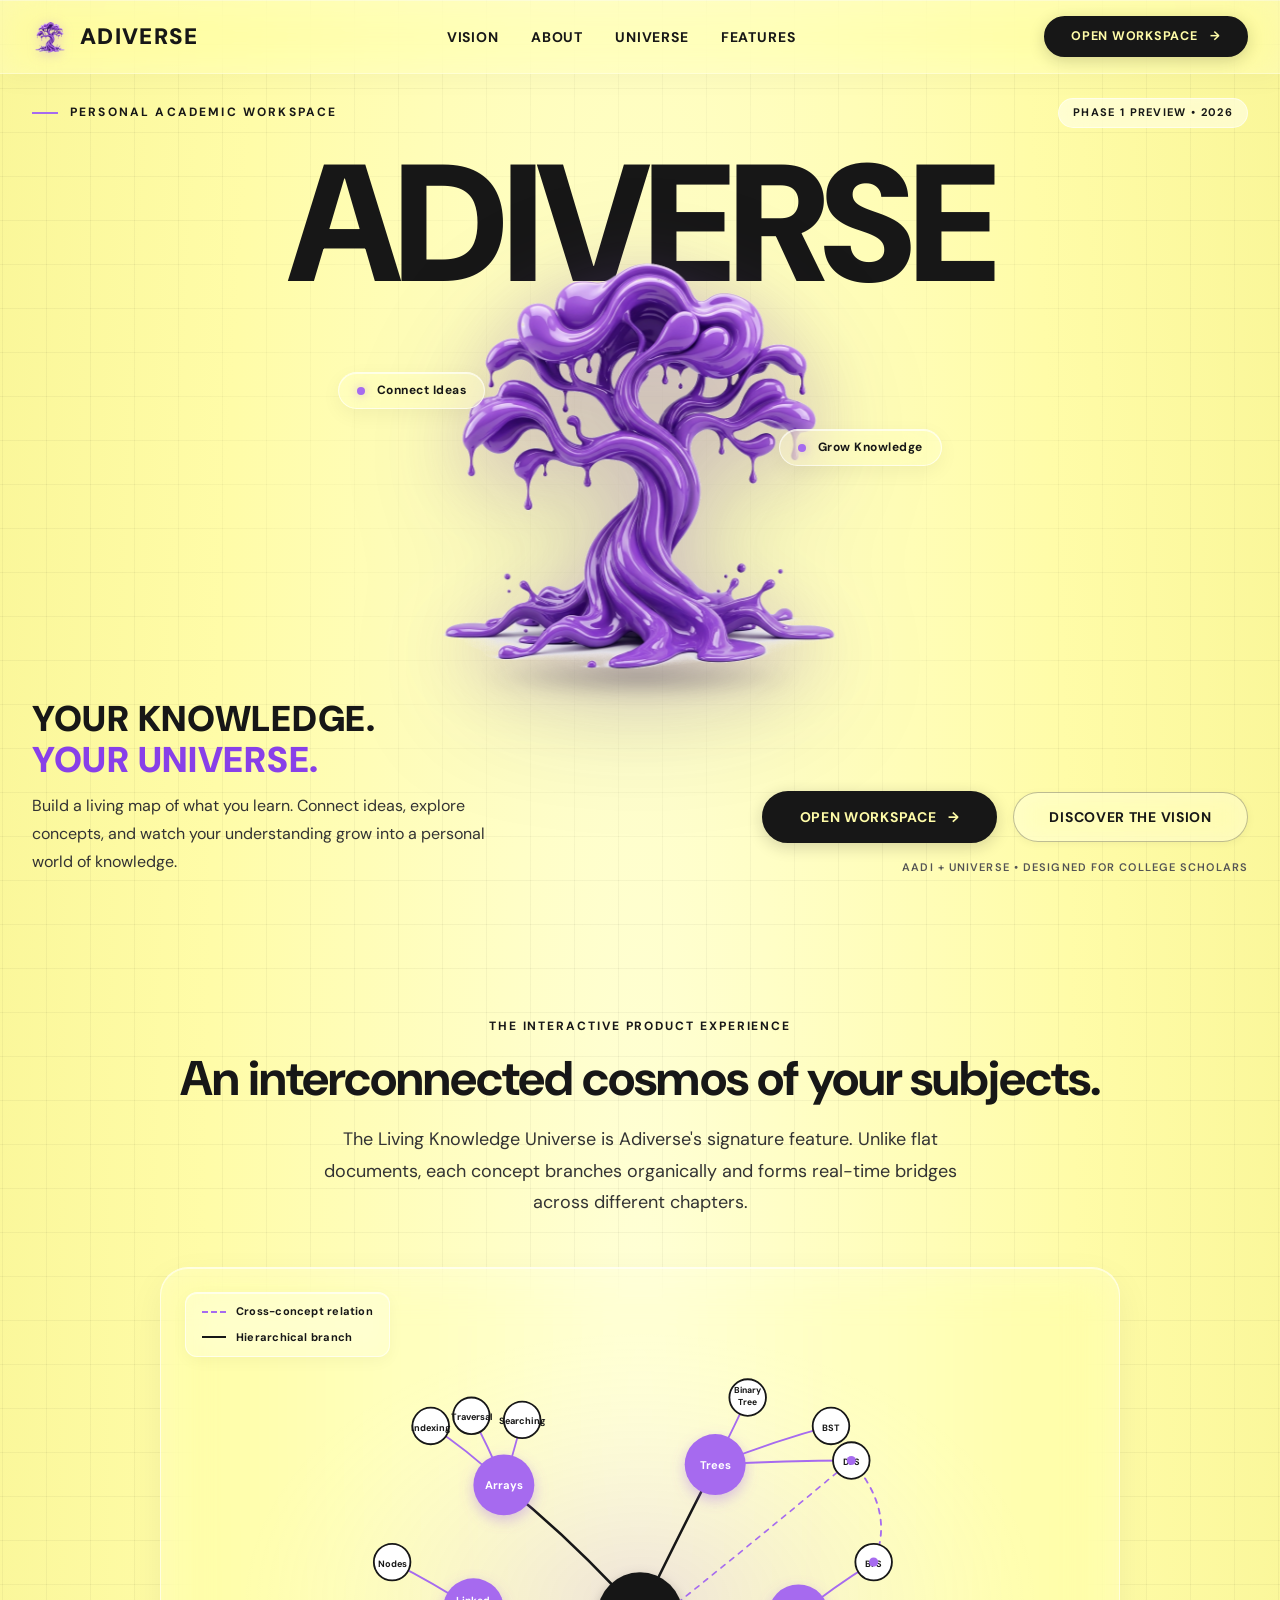
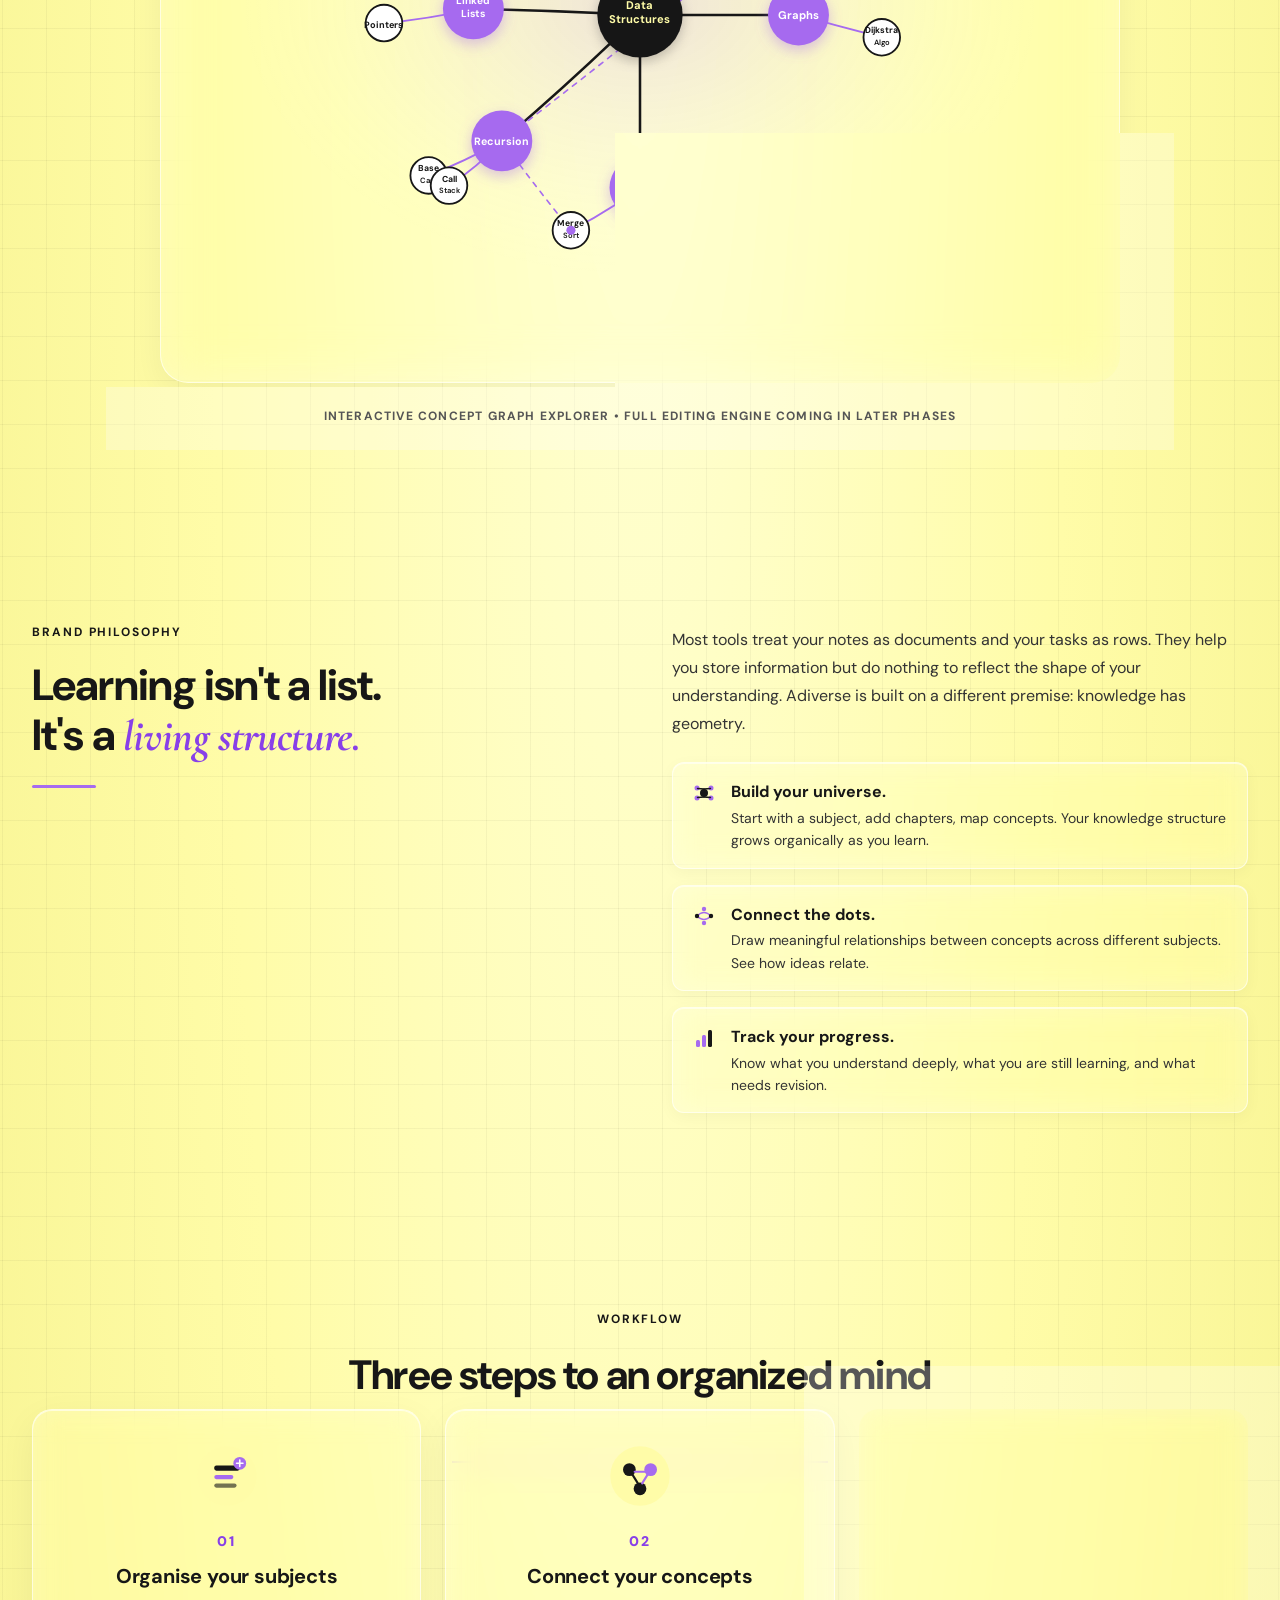
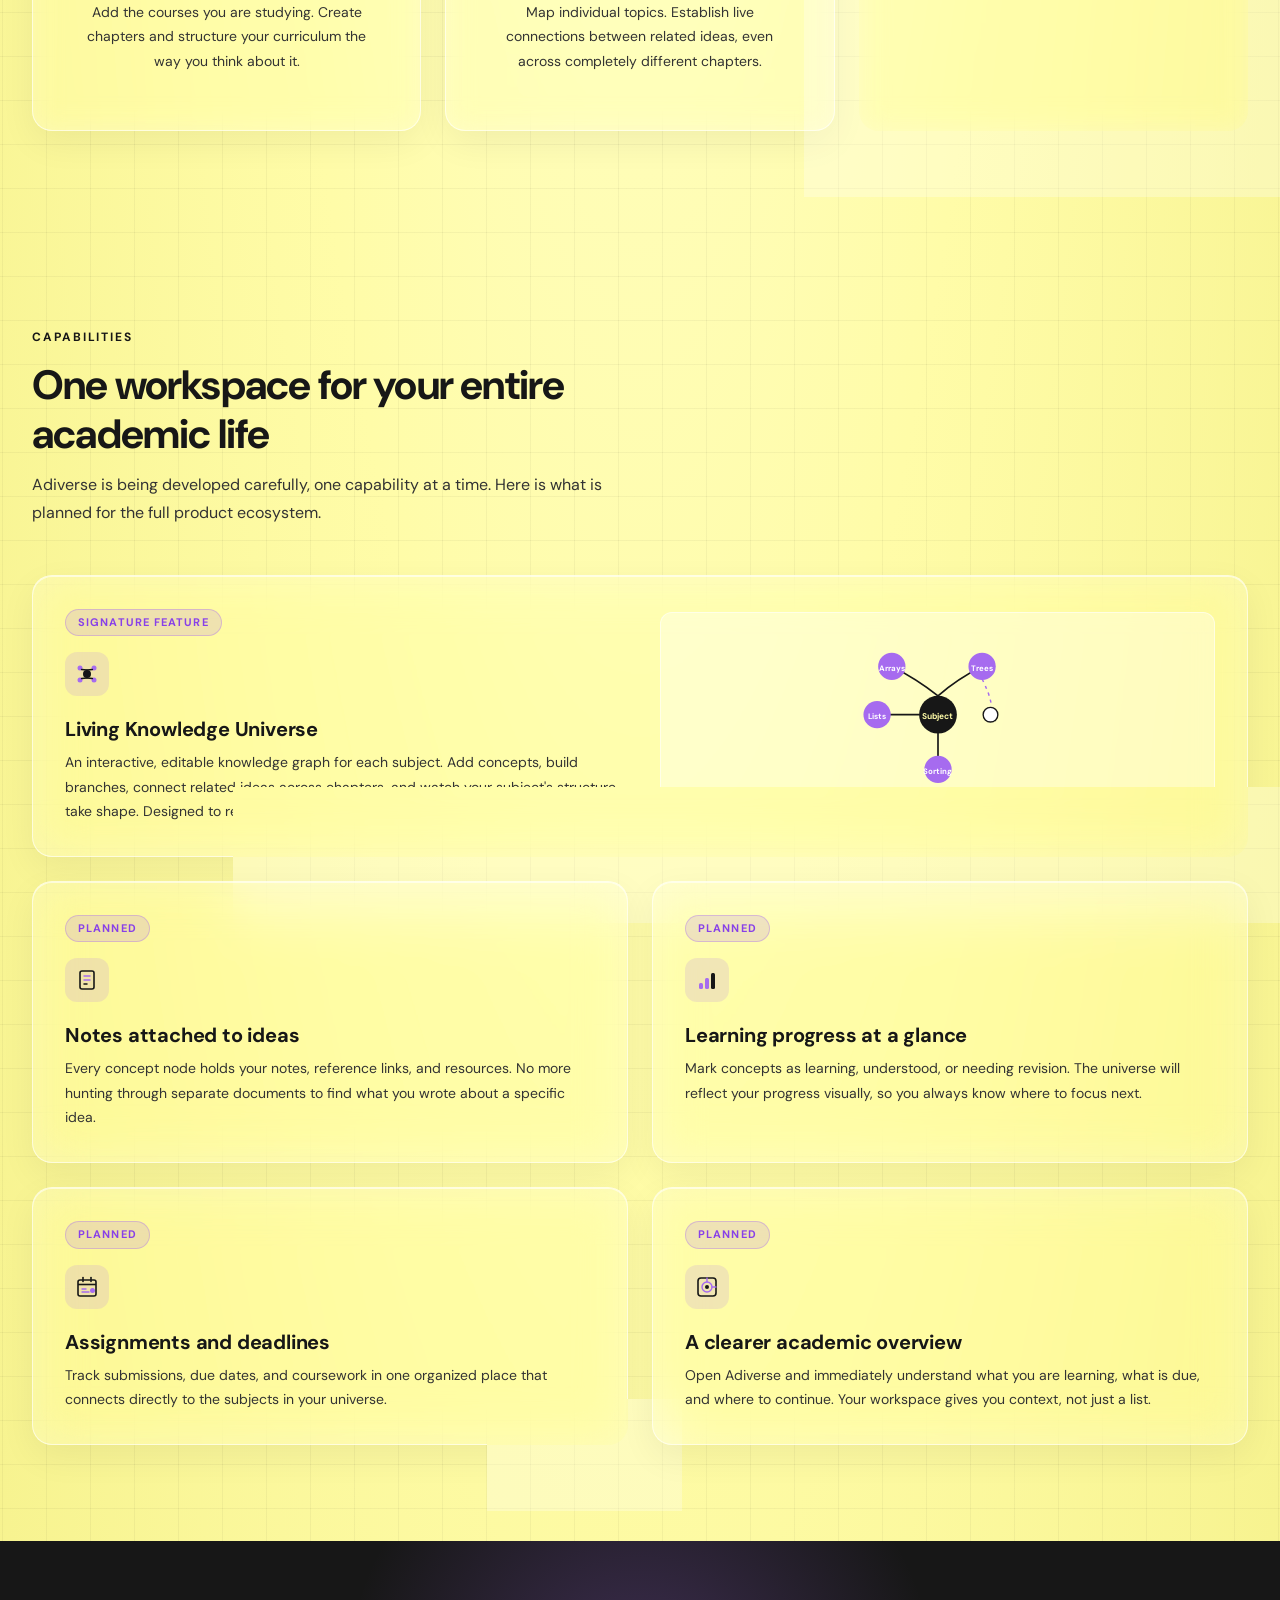
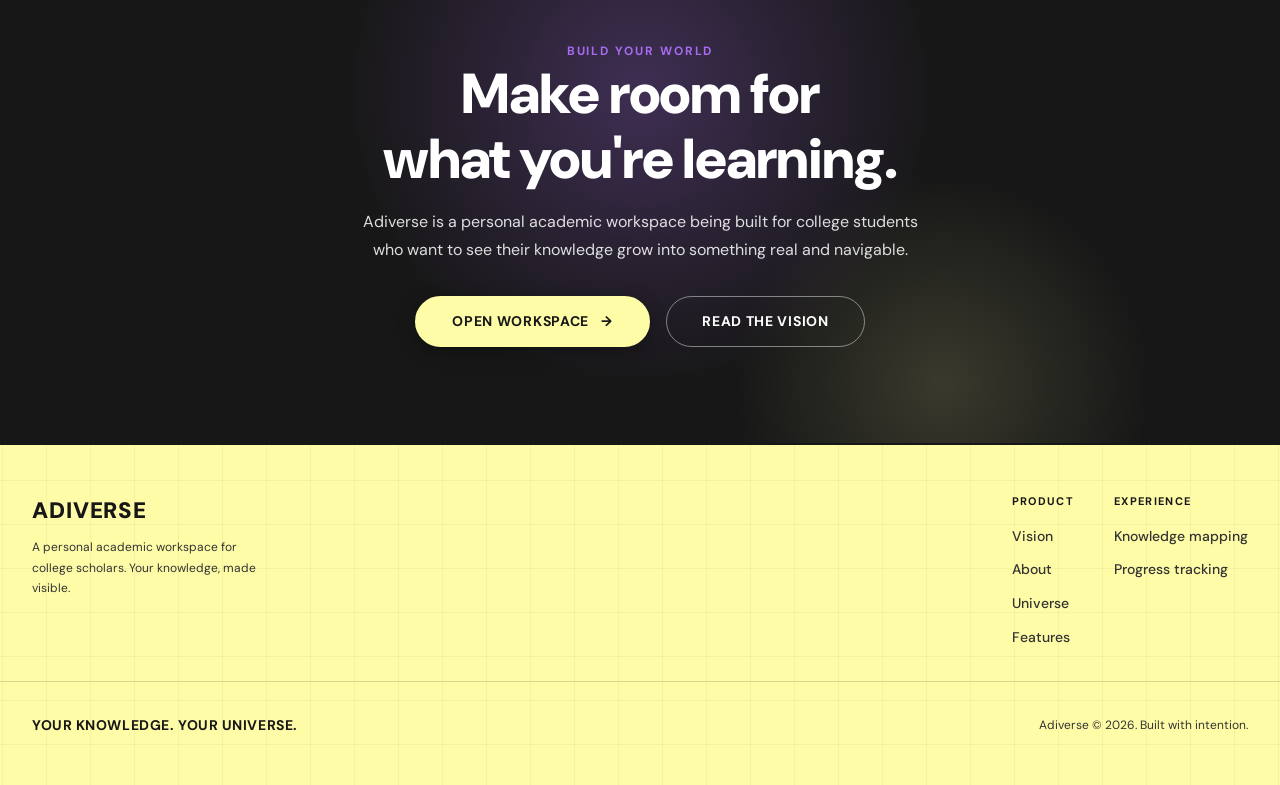
==== commit 28132f5f: "Updated Adiverse" ====
--- a/index.html
+++ b/index.html
@@ -4,7 +4,7 @@
   <meta charset="UTF-8" />
   <meta name="viewport" content="width=device-width, initial-scale=1.0" />
   <meta name="description" content="Adiverse is a personal academic workspace where college students organize subjects, connect concepts, and explore an evolving living knowledge universe." />
-  <meta name="theme-color" content="#F8F3A6" />
+  <meta name="theme-color" content="#FFFCA8" />
 
   <title>Adiverse - Your knowledge. Your universe.</title>
 
@@ -65,8 +65,8 @@
 
         <!-- Desktop CTA: Custom Pill Button -->
         <div class="nav__cta">
-          <a href="#universe-preview" class="btn btn--primary">
-            <span>Explore the universe</span>
+          <a href="workspace.html" class="btn btn--primary">
+            <span>Open Workspace</span>
             <span class="btn__arrow" aria-hidden="true">&rarr;</span>
           </a>
         </div>
@@ -96,8 +96,8 @@
         <a href="#about"            class="nav__mobile-link">About</a>
         <a href="#universe-preview" class="nav__mobile-link">Universe</a>
         <a href="#features"         class="nav__mobile-link">Features</a>
-        <a href="#universe-preview" class="btn btn--primary nav__mobile-cta">
-          <span>Explore the universe</span>
+        <a href="workspace.html" class="btn btn--primary nav__mobile-cta">
+          <span>Open Workspace</span>
           <span class="btn__arrow" aria-hidden="true">&rarr;</span>
         </a>
       </nav>
@@ -110,7 +110,7 @@
 
     <!-- ======================================================
          MAIN HERO: OVERSIZED ADIVERSE + 3D LIQUID PURPLE TREE LOGO
-         - Yellow Studio Gradient (#FFF96B -> #FFF21A -> #F3D91A)
+         - Soft Pastel Lemon-Yellow Gradient (#FFFFD6 -> #FFFCA8 -> #F5F18A)
          - Enormous Near-Black ADIVERSE Wordmark
          - Exact Glossy Purple Liquid Tree Artwork (Centerpiece)
          - Refined Custom Pill Buttons
@@ -177,8 +177,8 @@
 
           <div class="hero__cta-col">
             <div class="hero__cta-group">
-              <a href="#universe-preview" class="btn btn--primary">
-                <span>EXPLORE THE UNIVERSE</span>
+              <a href="workspace.html" class="btn btn--primary">
+                <span>OPEN WORKSPACE</span>
                 <span class="btn__arrow" aria-hidden="true">&rarr;</span>
               </a>
               <a href="#vision" class="btn btn--ghost">
@@ -374,8 +374,8 @@
               style="cursor:pointer;"
             >
               <circle cx="440" cy="310" r="42" fill="#171717" filter="url(#bigNodeShadow)"/>
-              <text x="440" y="304" text-anchor="middle" fill="#F8F3A6" font-family="'DM Sans',sans-serif" font-size="11" font-weight="700">Data</text>
-              <text x="440" y="318" text-anchor="middle" fill="#F8F3A6" font-family="'DM Sans',sans-serif" font-size="11" font-weight="700">Structures</text>
+              <text x="440" y="304" text-anchor="middle" fill="#FFFCA8" font-family="'DM Sans',sans-serif" font-size="11" font-weight="700">Data</text>
+              <text x="440" y="318" text-anchor="middle" fill="#FFFCA8" font-family="'DM Sans',sans-serif" font-size="11" font-weight="700">Structures</text>
             </g>
 
             <!-- CHAPTER NODES: Signature Purple #A66BEF -->
@@ -610,7 +610,7 @@
           <li class="step reveal">
             <div class="step__icon" aria-hidden="true">
               <svg viewBox="0 0 64 64" fill="none" xmlns="http://www.w3.org/2000/svg">
-                <circle cx="32" cy="32" r="28" fill="#F8F3A6"/>
+                <circle cx="32" cy="32" r="28" fill="#FFFCA8"/>
                 <rect x="20" y="22" width="24" height="5" rx="2" fill="#171717"/>
                 <rect x="20" y="31" width="18" height="4" rx="2" fill="#A66BEF"/>
                 <rect x="20" y="39" width="21" height="4" rx="2" fill="#171717" opacity="0.6"/>
@@ -632,7 +632,7 @@
           <li class="step reveal reveal--delay-1">
             <div class="step__icon" aria-hidden="true">
               <svg viewBox="0 0 64 64" fill="none" xmlns="http://www.w3.org/2000/svg">
-                <circle cx="32" cy="32" r="28" fill="#F8F3A6"/>
+                <circle cx="32" cy="32" r="28" fill="#FFFCA8"/>
                 <circle cx="22" cy="26" r="6" fill="#171717"/>
                 <circle cx="42" cy="26" r="6" fill="#A66BEF"/>
                 <circle cx="32" cy="44" r="6" fill="#171717"/>
@@ -654,7 +654,7 @@
           <li class="step reveal reveal--delay-2">
             <div class="step__icon" aria-hidden="true">
               <svg viewBox="0 0 64 64" fill="none" xmlns="http://www.w3.org/2000/svg">
-                <circle cx="32" cy="32" r="28" fill="#F8F3A6"/>
+                <circle cx="32" cy="32" r="28" fill="#FFFCA8"/>
                 <line x1="32" y1="46" x2="32" y2="32" stroke="#171717" stroke-width="2.2" stroke-linecap="round"/>
                 <line x1="32" y1="32" x2="22" y2="22" stroke="#A66BEF" stroke-width="2.2" stroke-linecap="round"/>
                 <line x1="32" y1="32" x2="42" y2="22" stroke="#A66BEF" stroke-width="2.2" stroke-linecap="round"/>
@@ -733,7 +733,7 @@
             <div class="feature-card__visual" aria-hidden="true">
               <svg viewBox="0 0 200 150" fill="none" xmlns="http://www.w3.org/2000/svg" style="width:100%;max-width:210px;">
                 <circle cx="100" cy="74" r="18" fill="#171717"/>
-                <text x="100" y="78" text-anchor="middle" fill="#F8F3A6" font-family="'DM Sans',sans-serif" font-size="8" font-weight="700">Subject</text>
+                <text x="100" y="78" text-anchor="middle" fill="#FFFCA8" font-family="'DM Sans',sans-serif" font-size="8" font-weight="700">Subject</text>
                 <path d="M100,56 Q80,40 56,28" stroke="#171717" stroke-width="1.6" stroke-linecap="round"/>
                 <path d="M100,56 Q118,40 142,28" stroke="#171717" stroke-width="1.6" stroke-linecap="round"/>
                 <path d="M82,74 Q62,74 42,74" stroke="#171717" stroke-width="1.6" stroke-linecap="round"/>
@@ -854,8 +854,8 @@
         </p>
 
         <div class="closing-cta__actions reveal reveal--delay-3">
-          <a href="#universe-preview" class="btn btn--light">
-            <span>EXPLORE THE UNIVERSE</span>
+          <a href="workspace.html" class="btn btn--light">
+            <span>OPEN WORKSPACE</span>
             <span class="btn__arrow" aria-hidden="true">&rarr;</span>
           </a>
           <a href="#vision" class="btn btn--outline-light">
--- a/css/tokens.css
+++ b/css/tokens.css
@@ -1,7 +1,7 @@
 /* ============================================================
    ADIVERSE  -  DESIGN TOKENS
    Refined Brand Identity & Studio Lighting:
-   - Studio Yellow Gradient (#FFF96B center -> #FFF21A main -> #F3D91A warm perimeter)
+   - Soft Pastel Lemon-Yellow Gradient (#FFFFD6 -> #FFFCA8 -> #F5F18A)
    - Heavy Bold Typography (#171717)
    - Glossy Liquid Purple Tree Accent (#A66BEF)
    - Custom Pill Button Architecture
@@ -10,10 +10,10 @@
 
 :root {
 
-  /* --- Official Adiverse Brand Colors: Soft Pastel Yellow Foundation --- */
-  --color-pastel-yellow: #F8F3A6;  /* Main pastel yellow */
-  --color-light-yellow:  #FFFBE0;  /* Soft light illuminated yellow */
-  --color-warm-yellow:   #F5EFA0;  /* Warm golden pastel tone */
+  /* --- Official Adiverse Brand Colors: Soft Pastel Lemon-Yellow Foundation --- */
+  --color-pastel-yellow: #FFFCA8;  /* Main pastel yellow */
+  --color-light-yellow:  #FFFFD6;  /* Very light pale yellow */
+  --color-warm-yellow:   #F5F18A;  /* Slightly deeper soft yellow */
   --color-bg-primary:    var(--color-pastel-yellow);
   --color-bg-secondary:  var(--color-light-yellow);
   --color-bg-warm:       var(--color-warm-yellow);
@@ -22,17 +22,13 @@
   --color-bg-deep:       var(--color-warm-yellow);
   --color-bg-alt:        transparent; /* Seamless section transitions */
   
-  /* Seamless Page-Level Pastel Yellow Gradient System */
+  /* Seamless Page-Level Pastel Lemon-Yellow Gradient System */
   --page-bg-gradient:
     radial-gradient(
-      ellipse at 50% 20%,
-      var(--color-light-yellow) 0%,
-      transparent 70%
-    ),
-    linear-gradient(
-      135deg,
-      var(--color-pastel-yellow) 0%,
-      var(--color-warm-yellow) 100%
+      ellipse at 50% 25%,
+      #FFFFD6 0%,
+      #FFFCA8 48%,
+      #F5F18A 100%
     );
 
   --hero-bg-gradient: var(--page-bg-gradient);
@@ -135,26 +131,26 @@
   --glass-panel-shadow:    0 12px 36px rgba(23, 23, 23, 0.06),
                            inset 0 1px 0 rgba(255, 255, 255, 0.58);
 
-  --glass-legend-bg:       rgba(255, 251, 224, 0.40);
+  --glass-legend-bg:       rgba(255, 255, 214, 0.45);
   --glass-legend-blur:     blur(18px) saturate(140%);
   --glass-legend-border:   1px solid rgba(255, 255, 255, 0.65);
   --glass-legend-shadow:   0 4px 16px rgba(23, 23, 23, 0.04),
                            inset 0 1px 0 rgba(255, 255, 255, 0.65);
 
-  --glass-label-bg:        rgba(255, 251, 224, 0.40);
+  --glass-label-bg:        rgba(255, 255, 214, 0.45);
   --glass-label-blur:      blur(20px) saturate(140%);
   --glass-label-border:    1px solid rgba(255, 255, 255, 0.65);
   --glass-label-shadow:    0 6px 20px rgba(23, 23, 23, 0.05),
                            inset 0 1px 0 rgba(255, 255, 255, 0.65);
 
   /* Scroll-Aware Translucent Glass Navbar */
-  --glass-nav-bg:          rgba(255, 251, 224, 0.42);
+  --glass-nav-bg:          rgba(255, 255, 214, 0.42);
   --glass-nav-blur:        blur(24px) saturate(145%);
   --glass-nav-border:      rgba(255, 255, 255, 0.35);
   --glass-nav-shadow:      0 6px 24px rgba(23, 23, 23, 0.035),
                            inset 0 1px 0 rgba(255, 255, 255, 0.40);
 
-  --glass-nav-scroll-bg:   rgba(255, 251, 224, 0.30);
+  --glass-nav-scroll-bg:   rgba(255, 255, 214, 0.32);
   --glass-nav-scroll-blur: blur(28px) saturate(150%);
   --glass-nav-scroll-border: rgba(255, 255, 255, 0.28);
   --glass-nav-scroll-shadow: 0 8px 28px rgba(23, 23, 23, 0.055);
--- a/css/base.css
+++ b/css/base.css
@@ -22,8 +22,14 @@
   font-weight: var(--weight-regular);
   line-height: var(--leading-normal);
   color: var(--color-text);
-  background-color: var(--color-bg-primary);
-  background-image: var(--page-bg-gradient);
+  background-color: #FFFCA8;
+  background:
+    radial-gradient(
+      ellipse at 50% 25%,
+      #FFFFD6 0%,
+      #FFFCA8 48%,
+      #F5F18A 100%
+    );
   -webkit-font-smoothing: antialiased;
   -moz-osx-font-smoothing: grayscale;
   overflow-x: hidden;
--- a/css/landing.css
+++ b/css/landing.css
@@ -1,7 +1,7 @@
 /* ============================================================
    ADIVERSE  -  LANDING PAGE STYLES
    Official Brand Identity:
-   - Studio Yellow Gradient (#FFF96B -> #FFF21A -> #F3D91A)
+   - Soft Pastel Lemon-Yellow Gradient (#FFFFD6 -> #FFFCA8 -> #F5F18A)
    - Official 3D Glossy Purple Liquid Tree Emblem (Hero, Navbar, Favicon)
    - Custom Pill CTA Architecture with Micro-motion
    - Premium Glass Navbar with Tree Brand Alignment
@@ -69,7 +69,7 @@
 
 @supports not (backdrop-filter: blur(1px)) {
   .nav {
-    background-color: rgba(248, 243, 166, 0.92);
+    background-color: rgba(255, 252, 168, 0.94);
   }
 }
 
@@ -190,6 +190,7 @@
 
 .nav__hamburger span {
   display: block;
+  width: 22px;
   height: 2px;
   background-color: var(--color-dark);
   border-radius: 2px;
@@ -215,7 +216,7 @@
   top: var(--nav-height);
   left: 0;
   right: 0;
-  background-color: rgba(255, 251, 224, 0.88);
+  background-color: rgba(255, 255, 214, 0.92);
   backdrop-filter: var(--glass-nav-blur);
   -webkit-backdrop-filter: var(--glass-nav-blur);
   border-bottom: 1px solid rgba(23, 23, 23, 0.12);
@@ -1009,7 +1010,7 @@
   width: 420px;
   height: 420px;
   border-radius: 50%;
-  background: radial-gradient(circle, rgba(255, 242, 26, 0.15) 0%, transparent 70%);
+  background: radial-gradient(circle, rgba(255, 252, 168, 0.15) 0%, transparent 70%);
   pointer-events: none;
 }
 
--- a/css/responsive.css
+++ b/css/responsive.css
@@ -212,7 +212,6 @@
     padding: 8px 12px;
     width: fit-content;
   }
-  }
 
   .steps {
     grid-template-columns: 1fr;
